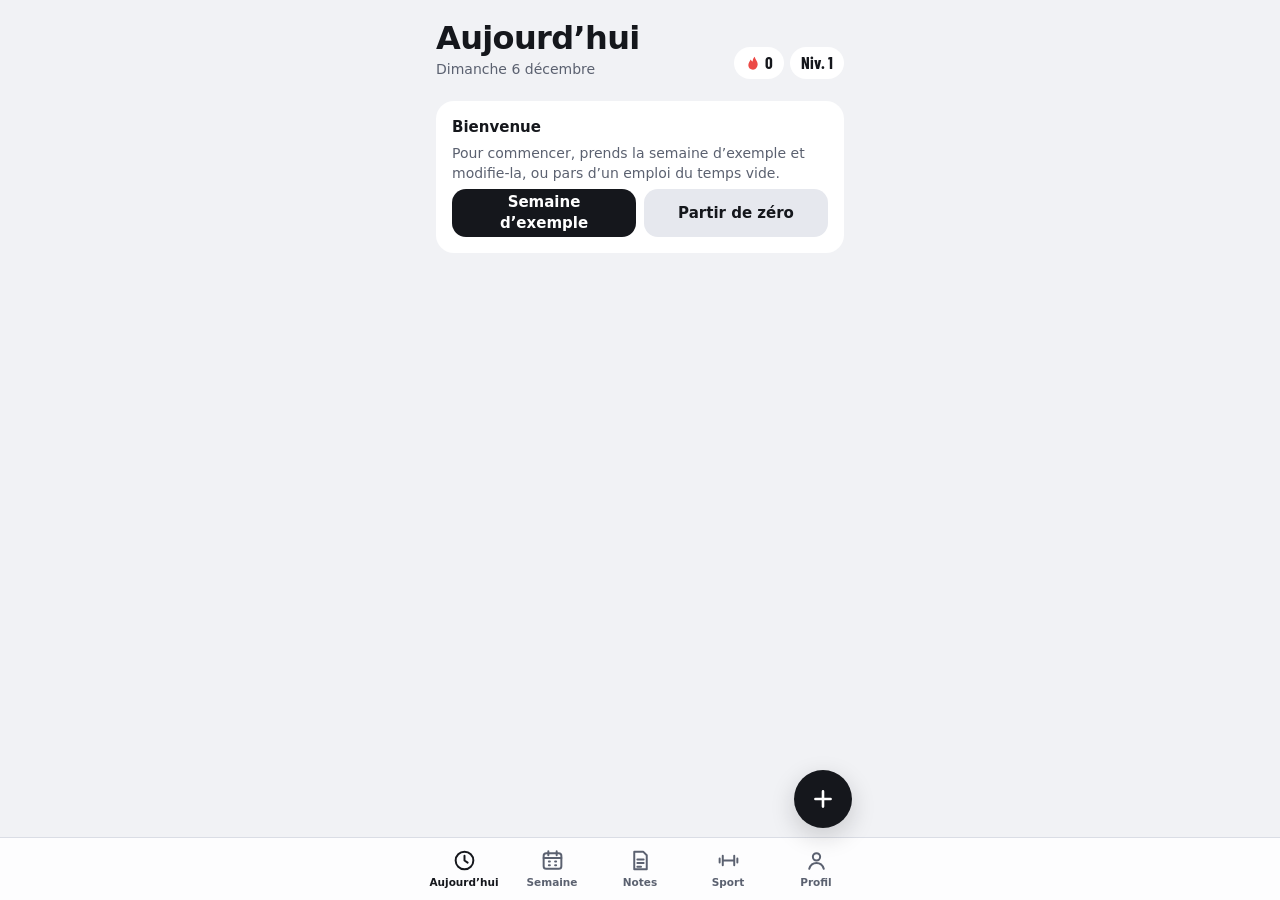
==== index.html @ ca8d0360 "V1.3 : motivation et bilan de la semaine XP calculée à partir de ce qui est fait, niveaux qui débloq" ====
<!doctype html>
<html lang="fr">
<head>
<meta charset="utf-8">
<meta name="viewport" content="width=device-width, initial-scale=1, viewport-fit=cover">
<title>App d'organisation</title>
<link rel="manifest" href="manifest.json">
<link rel="apple-touch-icon" href="icone-180.png">
<meta name="apple-mobile-web-app-capable" content="yes">
<meta name="mobile-web-app-capable" content="yes">
<meta name="apple-mobile-web-app-title" content="Orga">
<meta name="apple-mobile-web-app-status-bar-style" content="default">
<meta name="theme-color" content="#F1F2F5" media="(prefers-color-scheme: light)">
<meta name="theme-color" content="#0C0E12" media="(prefers-color-scheme: dark)">
<link rel="preconnect" href="https://fonts.googleapis.com">
<link rel="preconnect" href="https://fonts.gstatic.com" crossorigin>
<link rel="stylesheet" href="https://fonts.googleapis.com/css2?family=Barlow+Condensed:wght@600;700&display=swap">
<style>
/* Une colonne de téléphone (440 px max) qui défile ; onglets et bouton + fixés en bas.
   Les couleurs des catégories (réglables) portent l'identité ; le reste est neutre. */
:root {
  --bg-base: #F1F2F5;
  --teinte: var(--bg-base);
  --bg: color-mix(in srgb, var(--teinte) 10%, var(--bg-base));
  --surface: #FFFFFF;
  --surface-2: #E6E8EE;
  --ink: #15171C;
  --ink-2: #5B6170;
  --line: #DADDE5;
  --on-ink: #FFFFFF;
  --danger: #C42B27;
  --shadow: 0 8px 24px rgb(21 23 28 / .18);
  --t-dark: #15171C;
  --t-light: #FFFFFF;
  --f-num: "Barlow Condensed", "Arial Narrow", system-ui, sans-serif;
  --f-body: -apple-system, BlinkMacSystemFont, system-ui, "Segoe UI", Roboto, sans-serif;
  --r: 18px;
  --row: 14px;
  color-scheme: light;
}
@media (prefers-color-scheme: dark) {
  :root {
    --bg-base: #0C0E12; --surface: #171A20; --surface-2: #232730; --ink: #EFF1F5; --ink-2: #9BA2AF;
    --line: #2B3039; --on-ink: #0C0E12; --danger: #FF6B66; --shadow: 0 8px 24px rgb(0 0 0 / .5); color-scheme: dark;
  }
}

* { box-sizing: border-box; }
html { -webkit-text-size-adjust: 100%; }
body { margin: 0; background: var(--bg); color: var(--ink); font-family: var(--f-body); font-size: 15px; line-height: 1.4; -webkit-tap-highlight-color: transparent; }
body::before { content: ""; position: fixed; inset: 0 0 auto; height: env(safe-area-inset-top, 0px); z-index: 10; background: var(--bg); }
button, input, select, textarea { font: inherit; color: inherit; }
button { background: none; border: 0; padding: 0; cursor: pointer; }
[hidden] { display: none !important; }
:focus-visible { outline: 2px solid var(--ink); outline-offset: 2px; }
.num { font-family: var(--f-num); font-weight: 700; font-variant-numeric: tabular-nums; }
.muted { color: var(--ink-2); }

.app {
  max-width: 440px; margin: 0 auto;
  padding-left: max(16px, env(safe-area-inset-left, 0px));
  padding-right: max(16px, env(safe-area-inset-right, 0px));
  padding-block: calc(8px + env(safe-area-inset-top, 0px)) calc(130px + env(safe-area-inset-bottom, 0px));
}
.view { display: flex; flex-direction: column; gap: 22px; }
.top { display: flex; align-items: flex-end; justify-content: space-between; gap: 12px; padding-top: 14px; }
.top h1 { font-size: 32px; line-height: 1.05; letter-spacing: -.02em; margin: 0; text-wrap: balance; }
.top p { margin: 4px 0 0; color: var(--ink-2); font-size: 14px; }
.top p::first-letter { text-transform: uppercase; }

.sec { display: flex; flex-direction: column; gap: 8px; }
.sec > h2, .h2 { display: flex; justify-content: space-between; align-items: baseline; gap: 8px; font-size: 12.5px; letter-spacing: .07em; text-transform: uppercase; color: var(--ink-2); margin: 0 4px; font-weight: 600; }
.sec > h2 span, .sec > h2 .btn { letter-spacing: 0; text-transform: none; font-weight: 500; }
.sec > h2 .btn { color: var(--ink); font-weight: 650; }
.card { background: var(--surface); border-radius: var(--r); padding: 16px; }
.list { list-style: none; margin: 0; padding: 0 16px; background: var(--surface); border-radius: var(--r); }
.list > li { display: flex; align-items: center; gap: 12px; min-height: 52px; padding-block: 8px; }
.list > li + li { border-top: 1px solid var(--line); }
.list:empty { display: none; }
.txt { flex: 1; min-width: 0; display: flex; flex-direction: column; overflow-wrap: anywhere; }
.txt b { font-weight: 600; }
.txt small { color: var(--ink-2); font-size: 13px; }
.pill { font-family: var(--f-num); font-weight: 700; font-size: 15px; padding: 3px 9px; border-radius: 7px; background: var(--surface-2); white-space: nowrap; }
.x { width: 32px; height: 32px; flex-shrink: 0; border-radius: 50%; display: grid; place-items: center; color: var(--ink-2); }
.x svg { width: 16px; height: 16px; }
.vide { color: var(--ink-2); font-size: 14px; margin: 0 4px; }

.chk { appearance: none; -webkit-appearance: none; flex-shrink: 0; width: 24px; height: 24px; margin: 0; border-radius: 50%; border: 2px solid var(--line); background: var(--surface); cursor: pointer; transition: background .15s, border-color .15s; }
.chk:checked { background: var(--ink); border-color: var(--ink); box-shadow: inset 0 0 0 4px var(--surface); }
li:has(> .chk:checked) .txt b { text-decoration: line-through; color: var(--ink-2); font-weight: 500; }

.btn { height: 48px; padding: 0 18px; border-radius: 14px; font-weight: 650; display: inline-flex; align-items: center; justify-content: center; gap: 6px; }
.btn.plein { background: var(--ink); color: var(--on-ink); }
.btn.gris { background: var(--surface-2); }
.btn.rouge { color: var(--danger); }
.btn.petit { height: 36px; padding: 0 12px; border-radius: 10px; font-size: 14px; }
.rangee { display: flex; gap: 8px; flex-wrap: wrap; }
.rangee .btn { flex: 1; }

/* Ajout rapide dans une liste */
.ajout { display: flex; gap: 8px; }
.ajout input { flex: 1; min-width: 0; height: 44px; border: 0; border-radius: 12px; padding: 0 14px; background: var(--surface); font-size: 16px; }
.ajout select { max-width: 40%; height: 44px; border: 0; border-radius: 12px; padding: 0 8px; background: var(--surface); font-size: 14px; }
.ajout button { width: 44px; height: 44px; border-radius: 12px; background: var(--ink); color: var(--on-ink); display: grid; place-items: center; flex-shrink: 0; }
.ajout button svg { width: 20px; height: 20px; }

/* Maintenant */
.now { background: var(--c, var(--surface)); color: var(--t, var(--ink)); border-radius: 24px; padding: 18px 18px 16px; display: flex; flex-direction: column; gap: 6px; }
.now-label { font-size: 13px; font-weight: 600; opacity: .8; }
.now-title { font-size: 22px; font-weight: 700; letter-spacing: -.01em; line-height: 1.15; overflow-wrap: anywhere; }
.now-info { font-size: 14px; opacity: .85; }
.now-left { display: flex; align-items: baseline; gap: 8px; margin-top: 6px; font-weight: 600; }
.now-left .num { font-size: 58px; line-height: .85; }
.bar { height: 6px; border-radius: 3px; background: color-mix(in srgb, currentColor 18%, transparent); overflow: hidden; }
.bar i { display: block; height: 100%; background: currentColor; border-radius: inherit; }
.now .next { margin-top: 8px; padding-top: 12px; border-top: 1px solid color-mix(in srgb, currentColor 22%, transparent); font-size: 14px; font-weight: 600; }

/* Journée */
.day li { cursor: pointer; }
.day time { font-family: var(--f-num); font-weight: 600; font-size: 17px; width: 42px; flex-shrink: 0; color: var(--ink-2); font-variant-numeric: tabular-nums; }
.dot { width: 12px; height: 12px; border-radius: 4px; background: var(--c); flex-shrink: 0; }
.day li.actuel time, .day li.actuel b { color: var(--ink); font-weight: 700; }
.day li.passe .txt b { color: var(--ink-2); font-weight: 500; }
.valid { width: 32px; height: 32px; border-radius: 50%; border: 2px dashed var(--line); display: grid; place-items: center; flex-shrink: 0; color: transparent; }
.valid svg { width: 16px; height: 16px; }
.valid[aria-pressed="true"] { border: 0; background: var(--surface-2); color: var(--ink); }

/* Semaine */
.navsem { display: flex; gap: 6px; }
.navsem button { height: 36px; min-width: 36px; padding: 0 10px; border-radius: 10px; background: var(--surface); font-weight: 650; font-size: 14px; display: grid; place-items: center; }
.navsem svg { width: 18px; height: 18px; }
.type { display: flex; align-items: center; justify-content: space-between; gap: 12px; }
.wk { background: var(--surface); border-radius: var(--r); padding: 10px 8px 12px; -webkit-user-select: none; user-select: none; -webkit-touch-callout: none; }
.wk-head, .wk-body { display: grid; grid-template-columns: 22px repeat(var(--n, 7), minmax(0, 1fr)); gap: 3px; }
.wk-head { margin-bottom: 8px; text-align: center; }
.wk-head button { display: flex; flex-direction: column; align-items: center; border-radius: 10px; padding: 3px 0; font-family: var(--f-num); font-weight: 700; font-size: 17px; line-height: 1.1; }
.wk-head small { font-family: var(--f-body); font-size: 10.5px; font-weight: 600; color: var(--ink-2); }
.wk-head .auj { background: var(--ink); color: var(--on-ink); }
.wk-head .auj small { color: inherit; opacity: .75; }
.wk-hours, .wk-col { position: relative; height: calc(var(--rows) * var(--row)); }
.wk-hours span { position: absolute; right: 2px; top: calc(var(--s) * 2 * var(--row)); transform: translateY(-50%); font-family: var(--f-num); font-weight: 600; font-size: 11.5px; color: var(--ink-2); }
.wk-col { border-radius: 6px; background: repeating-linear-gradient(to bottom, var(--surface-2) 0 1px, transparent 1px calc(2 * var(--row))); }
.blk { position: absolute; left: 0; right: 0; top: calc(var(--s) * 2 * var(--row) + 1px); height: calc(var(--d) * 2 * var(--row) - 2px); background: var(--c); color: var(--t); border-radius: 4px; padding: 2px; font-size: 9px; line-height: 1.15; font-weight: 650; overflow: hidden; -webkit-hyphens: auto; hyphens: auto; overflow-wrap: break-word; }
.seul .blk { font-size: 13px; padding: 3px 8px; }
.blk small { display: none; }
.seul .blk small { display: block; font-weight: 500; opacity: .85; }
.blk.fantome { outline: 2px solid var(--ink); outline-offset: 1px; z-index: 2; opacity: .9; }
.blk.leve { opacity: .3; }
.nowline { position: absolute; left: -2px; right: -2px; top: calc(var(--s) * 2 * var(--row)); height: 2px; background: var(--ink); z-index: 1; pointer-events: none; }
.nowline::before { content: ""; position: absolute; left: -3px; top: -3px; width: 8px; height: 8px; border-radius: 50%; background: var(--ink); }
.legend { display: grid; grid-template-columns: repeat(2, minmax(0, 1fr)); gap: 8px 12px; list-style: none; margin: 0; padding: 0 4px; font-size: 13.5px; }
.legend li { display: flex; align-items: center; gap: 8px; min-width: 0; }
.aide { font-size: 13px; color: var(--ink-2); margin: 0 4px; }

/* Notes */
.search { display: flex; align-items: center; gap: 8px; background: var(--surface); border-radius: 14px; padding: 0 14px; height: 46px; color: var(--ink-2); }
.search svg { width: 18px; height: 18px; flex-shrink: 0; }
.search input { flex: 1; min-width: 0; border: 0; background: none; font-size: 16px; color: var(--ink); outline: none; }
.tags { display: flex; gap: 6px; overflow-x: auto; scrollbar-width: none; margin-inline: -4px; padding-inline: 4px; }
.tags button { flex-shrink: 0; font-size: 13.5px; font-weight: 600; padding: 6px 12px; border-radius: 999px; background: var(--surface); }
.tags button[aria-pressed="true"] { background: var(--ink); color: var(--on-ink); }
.goal-head { display: flex; justify-content: space-between; align-items: baseline; margin-bottom: 10px; }
.goal-head .num { font-size: 26px; }
details.liste { background: var(--surface); border-radius: var(--r); }
details.liste summary { list-style: none; display: flex; align-items: center; justify-content: space-between; gap: 8px; padding: 14px 16px; font-weight: 650; cursor: pointer; }
details.liste summary::-webkit-details-marker { display: none; }
details.liste summary::after { content: "›"; font-size: 20px; color: var(--ink-2); transition: transform .15s; }
details.liste[open] summary::after { transform: rotate(90deg); }
details.liste summary .pill { margin-left: auto; }
details.liste .list { padding-top: 0; }
details.liste .pied { display: flex; flex-direction: column; gap: 8px; padding: 0 12px 12px; }
details.liste .ajout input, details.liste .ajout select { background: var(--surface-2); }
.notes { display: grid; grid-template-columns: repeat(2, minmax(0, 1fr)); gap: 10px; }
.note { border-radius: var(--r); padding: 14px; background: color-mix(in srgb, var(--c, var(--surface)) 24%, var(--surface)); display: flex; flex-direction: column; gap: 6px; min-width: 0; text-align: left; overflow-wrap: anywhere; }
.note p { margin: 0; font-size: 13.5px; white-space: pre-line; display: -webkit-box; -webkit-line-clamp: 5; -webkit-box-orient: vertical; overflow: hidden; }
.note small { font-size: 12px; color: var(--ink-2); }

/* Réglages, stats */
.reglage { display: flex; align-items: center; gap: 10px; }
.reglage input[type="color"] { width: 36px; height: 36px; padding: 0; border: 0; border-radius: 10px; background: none; flex-shrink: 0; }
.reglage input[type="color"]::-webkit-color-swatch-wrapper { padding: 0; }
.reglage input[type="color"]::-webkit-color-swatch { border: 0; border-radius: 10px; }
.reglage input[type="text"] { flex: 1; min-width: 0; height: 40px; border: 0; border-radius: 10px; padding: 0 12px; background: var(--surface-2); font-size: 16px; }
.reglage select { height: 40px; border: 0; border-radius: 10px; padding: 0 10px; background: var(--surface-2); font-size: 15px; }
.stats { list-style: none; margin: 0; padding: 0; display: flex; flex-direction: column; gap: 10px; }
.stats li { display: grid; grid-template-columns: 116px minmax(0, 1fr) 50px; align-items: center; gap: 8px; font-size: 13.5px; }
.stats li > span:first-child { overflow: hidden; text-overflow: ellipsis; white-space: nowrap; }
.stats .track { height: 14px; }
.stats .track i { display: block; height: 100%; border-radius: 4px; background: var(--c); }
.stats b { font-family: var(--f-num); font-size: 16px; text-align: right; font-variant-numeric: tabular-nums; }
.bientot { display: flex; flex-direction: column; gap: 6px; }
.bientot p { margin: 0; font-size: 14px; color: var(--ink-2); }
.alerte { color: var(--danger); font-weight: 600; }

/* Barre du bas, bouton +, fenêtres, toast */
.dock {
  position: fixed; left: 0; right: 0; bottom: 0; z-index: 5;
  background: color-mix(in srgb, var(--surface) 84%, transparent);
  -webkit-backdrop-filter: blur(18px) saturate(1.5); backdrop-filter: blur(18px) saturate(1.5);
  border-top: 1px solid var(--line);
  padding: 6px max(8px, env(safe-area-inset-right, 0px)) calc(6px + env(safe-area-inset-bottom, 0px)) max(8px, env(safe-area-inset-left, 0px));
}
.dock-in { position: relative; max-width: 440px; margin: 0 auto; }
.tabs { display: grid; grid-template-columns: repeat(5, 1fr); }
.tab { display: flex; flex-direction: column; align-items: center; gap: 2px; padding: 4px 0; font-size: 10.5px; font-weight: 600; color: var(--ink-2); }
.tab svg { width: 25px; height: 25px; }
.tab[aria-selected="true"] { color: var(--ink); }
.fab { position: absolute; right: 8px; bottom: calc(100% + 16px); width: 58px; height: 58px; border-radius: 50%; background: var(--ink); color: var(--on-ink); display: grid; place-items: center; box-shadow: var(--shadow); }
.fab svg { width: 26px; height: 26px; }

dialog { margin: auto auto 0; width: min(440px, 100%); max-width: 100%; max-height: 92vh; overflow-y: auto; border: 0; border-radius: 24px 24px 0 0; background: var(--surface); color: var(--ink); padding: 20px max(16px, env(safe-area-inset-right, 0px)) calc(20px + env(safe-area-inset-bottom, 0px)) max(16px, env(safe-area-inset-left, 0px)); }
dialog::backdrop { background: rgb(0 0 0 / .4); }
dialog h2 { margin: 0 0 14px; font-size: 19px; }
dialog form { display: flex; flex-direction: column; gap: 14px; }
.champ { display: flex; flex-direction: column; gap: 6px; font-size: 13px; font-weight: 600; color: var(--ink-2); min-width: 0; }
.champ input, .champ select, .champ textarea { height: 46px; border: 0; border-radius: 12px; padding: 0 12px; background: var(--surface-2); font-size: 16px; font-weight: 400; color: var(--ink); width: 100%; }
.champ textarea { height: auto; min-height: 96px; padding: 12px; resize: vertical; }
.champs { display: grid; grid-template-columns: repeat(3, minmax(0, 1fr)); gap: 10px; }
.coche { display: flex; align-items: center; gap: 10px; font-size: 15px; }
.cats { display: flex; flex-wrap: wrap; gap: 6px; }
.cats label { position: relative; }
.cats input { position: absolute; opacity: 0; inset: 0; }
.cats span { display: inline-flex; align-items: center; gap: 6px; height: 34px; padding: 0 12px; border-radius: 999px; background: var(--surface-2); font-size: 14px; font-weight: 600; }
.cats input:checked + span { background: var(--c); color: var(--t); }
.cats input:focus-visible + span { outline: 2px solid var(--ink); outline-offset: 2px; }
.cats .sans { --c: var(--ink); --t: var(--on-ink); }
.opts { display: grid; grid-template-columns: repeat(2, minmax(0, 1fr)); gap: 10px; }
.opts button { display: flex; flex-direction: column; align-items: flex-start; gap: 6px; padding: 14px 12px; border-radius: 16px; background: var(--surface-2); text-align: left; }
.opts svg { width: 24px; height: 24px; }
.opts small { font-size: 12px; color: var(--ink-2); line-height: 1.3; }
.liens { display: flex; flex-direction: column; gap: 6px; }
.liens button { text-align: left; padding: 10px 12px; border-radius: 12px; background: var(--surface-2); font-size: 14px; }
/* V1.2 : tâches, projets, habitudes, sport */
.pill.retard { background: color-mix(in srgb, var(--danger) 16%, var(--surface)); color: var(--danger); }
.prio { display: inline-block; width: 8px; height: 8px; border-radius: 50%; background: var(--danger); margin-right: 6px; vertical-align: middle; }
.pill.statut-en-cours { background: var(--ink); color: var(--on-ink); }
.pill.statut-pause, .pill.statut-termine { color: var(--ink-2); }
.ajout input[type="date"] { flex: 0 0 auto; width: 8.6em; font-size: 15px; }
dialog .ajout input, dialog .ajout select { background: var(--surface-2); }
.habits { display: flex; flex-wrap: wrap; gap: 8px; }
.habit { height: 38px; padding: 0 14px; border-radius: 999px; background: var(--surface); font-weight: 600; font-size: 14px; display: inline-flex; align-items: center; gap: 6px; }
.habit svg { width: 16px; height: 16px; display: none; }
.habit small { font-weight: 500; opacity: .75; }
.habit[aria-pressed="true"] { background: var(--ink); color: var(--on-ink); }
.habit[aria-pressed="true"] svg { display: block; }
.regs { display: grid; grid-template-columns: repeat(2, minmax(0, 1fr)); gap: 10px; }
.regs .card { display: flex; flex-direction: column; gap: 10px; min-width: 0; }
.regs .kv { text-align: left; flex-direction: column; align-items: flex-start; gap: 0; }
.reg { display: grid; grid-template-columns: repeat(7, 1fr); gap: 3px; }
.reg button, .reg i { aspect-ratio: 1; border-radius: 3px; background: var(--surface-2); }
.reg button.on { background: var(--ink); }
.reg i.futur { background: transparent; box-shadow: inset 0 0 0 1px var(--surface-2); }
.kv { display: flex; justify-content: space-between; align-items: baseline; gap: 12px; }
.kv .num { font-size: 20px; }
.seance { display: flex; flex-direction: column; gap: 12px; }
.seance table { width: 100%; border-collapse: collapse; font-size: 14.5px; }
.seance td { padding: 8px 0; border-top: 1px solid var(--line); }
.seance td:last-child { text-align: right; font-family: var(--f-num); font-weight: 700; font-size: 17px; font-variant-numeric: tabular-nums; }
.chart { display: flex; flex-direction: column; gap: 10px; }
.chart svg { width: 100%; height: auto; display: block; font-family: var(--f-num); font-size: 11px; }
.ch-grid { stroke: var(--line); stroke-width: 1; }
.ch-lab { fill: var(--ink-2); }
.ch-line { fill: none; stroke: var(--ink); stroke-width: 2.5; stroke-linejoin: round; stroke-linecap: round; }
.ch-end { fill: var(--c-sport, #B5DF2B); stroke: var(--ink); stroke-width: 2; }
select.choix { height: 40px; border: 0; border-radius: 10px; padding: 0 10px; background: var(--surface-2); font-size: 15px; align-self: flex-start; max-width: 100%; }
.now .btn { align-self: flex-start; margin-top: 8px; background: color-mix(in srgb, currentColor 16%, transparent); color: inherit; }
.pile { display: flex; flex-direction: column; gap: 10px; }
.exo-bloc { display: flex; flex-direction: column; gap: 8px; padding: 12px; border-radius: 16px; background: var(--surface-2); }
.exo-bloc .btn { align-self: flex-start; background: var(--surface); }
.serie { display: flex; align-items: center; gap: 8px; }
.serie > .num { width: 16px; color: var(--ink-2); }
.unite { flex: 1; min-width: 0; display: flex; align-items: center; gap: 5px; font-size: 13px; color: var(--ink-2); }
.unite input { width: 100%; min-width: 0; height: 40px; border: 0; border-radius: 10px; padding: 0 10px; background: var(--surface); color: var(--ink); font-size: 16px; }
.serie .valid { color: transparent; }
.serie .valid[aria-pressed="true"] { background: var(--ink); color: var(--on-ink); }
.repos { position: sticky; top: 0; z-index: 2; display: flex; align-items: center; gap: 12px; padding: 10px 14px; border-radius: 14px; background: var(--ink); color: var(--on-ink); font-weight: 650; }
.repos .num { font-size: 28px; margin-right: auto; }
.repos .btn { background: color-mix(in srgb, var(--on-ink) 18%, transparent); color: inherit; }
.ligne-exo { display: grid; grid-template-columns: minmax(0, 1fr) 52px 64px 32px; gap: 6px; align-items: center; }
.ligne-exo select, .ligne-exo input, .etape input[name="st"] { height: 42px; min-width: 0; border: 0; border-radius: 10px; padding: 0 8px; background: var(--surface-2); color: var(--ink); font-size: 16px; }
.etape input[name="st"] { flex: 1; }
.etapes { display: flex; flex-direction: column; gap: 6px; }
.confettis { position: fixed; inset: 0; pointer-events: none; z-index: 30; overflow: hidden; }
.confettis i { position: absolute; top: -14px; width: 8px; height: 13px; border-radius: 2px; animation: tombe var(--d) ease-in forwards; }
@keyframes tombe { to { transform: translateY(105vh) rotate(var(--r)); } }
/* V1.3 : motivation */
.chips { display: flex; gap: 6px; flex-shrink: 0; }
.chip { display: inline-flex; align-items: center; gap: 4px; height: 32px; padding: 0 11px; border-radius: 999px; background: var(--surface); font-family: var(--f-num); font-weight: 700; font-size: 17px; }
.chip svg { width: 16px; height: 16px; }
.appel { width: 100%; text-align: left; align-items: center; outline: 2px solid var(--ink); outline-offset: -2px; }
.niveau { display: flex; flex-direction: column; gap: 10px; }
.niveau .num.big { font-size: 40px; line-height: .9; }
.xp { height: 12px; border-radius: 6px; overflow: hidden; background: var(--surface-2); }
.xp > div { display: flex; gap: 2px; height: 100%; min-width: 4px; background: var(--ink); }
.xp i { background: var(--c); }
.xp-leg { display: flex; flex-wrap: wrap; gap: 4px 12px; font-size: 12.5px; color: var(--ink-2); }
.xp-leg span { display: inline-flex; align-items: center; gap: 5px; }
.xp-leg i { width: 8px; height: 8px; border-radius: 2px; background: var(--c); }
.serie { display: flex; align-items: center; gap: 14px; }
.serie svg { width: 36px; height: 36px; flex-shrink: 0; }
.serie .num { font-size: 32px; line-height: 1; }
.jokers { margin-left: auto; text-align: right; font-size: 12.5px; color: var(--ink-2); }
.jokers b { display: block; font-family: var(--f-num); font-size: 22px; color: var(--ink); }
.collec { display: grid; grid-template-columns: repeat(4, minmax(0, 1fr)); gap: 10px; }
.fig { display: flex; flex-direction: column; align-items: center; gap: 4px; font-size: 11.5px; text-align: center; min-width: 0; }
.fig span { max-width: 100%; overflow: hidden; text-overflow: ellipsis; white-space: nowrap; }
.crea { width: 100%; aspect-ratio: 1; max-width: 100%; border-radius: 16px; background: color-mix(in srgb, var(--c) 22%, var(--surface)); display: grid; place-items: center; }
.crea i { position: relative; width: 58%; aspect-ratio: 1; background: var(--c); border-radius: 50% 50% 44% 44% / 60% 60% 40% 40%; }
.crea.forme-1 i { border-radius: 42% 58% 50% 50% / 50% 50% 50% 50%; width: 62%; aspect-ratio: 1.15; }
.crea.forme-2 i { border-radius: 50% 50% 20% 20% / 70% 70% 30% 30%; }
.crea.forme-3 i { border-radius: 30%; width: 54%; }
.crea i::before, .crea i::after { content: ""; position: absolute; top: 36%; width: 17%; aspect-ratio: 1; border-radius: 50%; background: radial-gradient(circle at 35% 35%, #fff 0 24%, #15171C 26%); }
.crea i::before { left: 25%; }
.crea i::after { right: 25%; }
.crea.rare { box-shadow: inset 0 0 0 2px var(--c); }
.crea.legendaire { box-shadow: inset 0 0 0 2px #D9A520, 0 0 14px color-mix(in srgb, #D9A520 55%, transparent); }
.crea.lock { background: transparent; border: 1.5px dashed var(--line); font-family: var(--f-num); font-size: 22px; color: var(--ink-2); }
.pill.rare { background: color-mix(in srgb, #3C8CE7 18%, var(--surface)); }
.pill.legendaire { background: #D9A520; color: #15171C; }
.medal { width: 40px; height: 40px; border-radius: 50%; display: grid; place-items: center; flex-shrink: 0; background: var(--ink); color: var(--on-ink); }
.medal svg { width: 18px; height: 18px; }
.medal.en-cours { background: var(--surface-2); color: var(--ink-2); font-family: var(--f-num); font-weight: 700; font-size: 12.5px; }
.stats li { grid-template-columns: 104px minmax(0, 1fr) 84px; }
.stats b small { font-weight: 600; color: var(--ink-2); font-size: 12.5px; }
.track.duo { position: relative; }
.track.duo i { position: absolute; left: 0; top: 0; }
.track.duo i:first-child { opacity: .28; }
.theme { height: 36px; padding: 0 14px; border-radius: 999px; background: var(--surface); font-size: 14px; font-weight: 600; display: inline-flex; align-items: center; gap: 6px; }
.theme::before { content: ""; width: 12px; height: 12px; border-radius: 50%; background: var(--c); }
.theme[aria-pressed="true"] { outline: 2px solid var(--ink); outline-offset: -2px; }
.theme.verrou { color: var(--ink-2); background: transparent; border: 1.5px dashed var(--line); }
.theme.verrou::before { display: none; }
.tirage { align-items: center; text-align: center; }
.tirage .revele { width: 140px; }
.tirage .revele .crea { animation: pop .55s cubic-bezier(.2, 1.4, .4, 1); }
.tirage .nom { font-size: 22px; }
.tirage .rangee { width: 100%; }
@keyframes pop { from { transform: scale(.2) rotate(-25deg); opacity: 0; } }
.chiffres { display: grid; grid-template-columns: repeat(2, minmax(0, 1fr)); gap: 8px; }
.chiffres div { background: var(--surface-2); border-radius: 14px; padding: 10px 12px; display: flex; flex-direction: column; }
.chiffres .num { font-size: 26px; line-height: 1; }
.chiffres small { font-size: 12.5px; color: var(--ink-2); }
dialog .list { background: var(--surface-2); }
.coche.petite { font-size: 13px; gap: 6px; flex-shrink: 0; }
.bilan-t { width: 100%; border-collapse: collapse; font-size: 14px; color: var(--ink); font-weight: 400; }
.bilan-t th { text-align: right; font-size: 12px; color: var(--ink-2); font-weight: 600; padding: 4px 0; }
.bilan-t th:first-child, .bilan-t td:first-child { text-align: left; }
.bilan-t td { padding: 7px 0; border-top: 1px solid var(--line); text-align: right; font-family: var(--f-num); font-weight: 600; font-size: 15px; font-variant-numeric: tabular-nums; }
.bilan-t td:first-child { font-family: var(--f-body); font-weight: 500; font-size: 14px; display: flex; align-items: center; gap: 8px; }
.toast { position: fixed; left: 50%; bottom: calc(150px + env(safe-area-inset-bottom, 0px)); transform: translateX(-50%); z-index: 20; background: var(--ink); color: var(--on-ink); padding: 10px 16px; border-radius: 999px; font-weight: 650; font-size: 14px; box-shadow: var(--shadow); max-width: calc(100% - 32px); text-align: center; animation: monte .25s ease-out; }
@keyframes monte { from { transform: translate(-50%, 10px); opacity: 0; } }
@media (prefers-reduced-motion: reduce) { * { animation: none !important; transition: none !important; } }
</style>
</head>
<body>
<main class="app">
  <section class="view" id="aujourdhui" role="tabpanel" aria-label="Aujourd’hui"></section>
  <section class="view" id="semaine" role="tabpanel" aria-label="Semaine" hidden></section>
  <section class="view" id="notes" role="tabpanel" aria-label="Notes" hidden></section>
  <section class="view" id="sport" role="tabpanel" aria-label="Sport" hidden></section>
  <section class="view" id="profil" role="tabpanel" aria-label="Profil" hidden></section>
</main>

<nav class="dock" aria-label="Onglets">
  <div class="dock-in">
    <button class="fab" data-act="plus" aria-label="Ajouter"><svg viewBox="0 0 24 24" fill="none" stroke="currentColor" stroke-width="2.4" stroke-linecap="round"><path d="M12 5v14M5 12h14"/></svg></button>
    <div class="tabs" role="tablist">
      <button class="tab" role="tab" data-v="aujourdhui" aria-selected="true"><svg viewBox="0 0 24 24" fill="none" stroke="currentColor" stroke-width="1.9" stroke-linecap="round" stroke-linejoin="round"><circle cx="12" cy="12" r="8.5"/><path d="M12 7.5V12l3 2"/></svg>Aujourd’hui</button>
      <button class="tab" role="tab" data-v="semaine" aria-selected="false"><svg viewBox="0 0 24 24" fill="none" stroke="currentColor" stroke-width="1.9" stroke-linecap="round" stroke-linejoin="round"><rect x="3.5" y="5" width="17" height="15" rx="2.5"/><path d="M3.5 9.5h17M8 3v4M16 3v4M8.5 13h1M14.5 13h1M8.5 16.5h1M14.5 16.5h1"/></svg>Semaine</button>
      <button class="tab" role="tab" data-v="notes" aria-selected="false"><svg viewBox="0 0 24 24" fill="none" stroke="currentColor" stroke-width="1.9" stroke-linecap="round" stroke-linejoin="round"><path d="M6 3.5h8.5L18 7v13.5H6z"/><path d="M9 11h6M9 14.5h6M9 18h3.5"/></svg>Notes</button>
      <button class="tab" role="tab" data-v="sport" aria-selected="false"><svg viewBox="0 0 24 24" fill="none" stroke="currentColor" stroke-width="1.9" stroke-linecap="round" stroke-linejoin="round"><path d="M6.5 7.5v9M17.5 7.5v9M3.5 10v4M20.5 10v4M6.5 12h11"/></svg>Sport</button>
      <button class="tab" role="tab" data-v="profil" aria-selected="false"><svg viewBox="0 0 24 24" fill="none" stroke="currentColor" stroke-width="1.9" stroke-linecap="round" stroke-linejoin="round"><circle cx="12" cy="8.5" r="3.5"/><path d="M5 20c1.2-3.6 4-5.5 7-5.5s5.8 1.9 7 5.5"/></svg>Profil</button>
    </div>
  </div>
</nav>

<dialog id="dlg"></dialog>
<input type="file" id="fichier" accept="application/json,.json" hidden>
<div class="toast" id="toast" role="status" aria-live="polite" hidden></div>
<script type="module" src="app.js"></script>
</body>
</html>
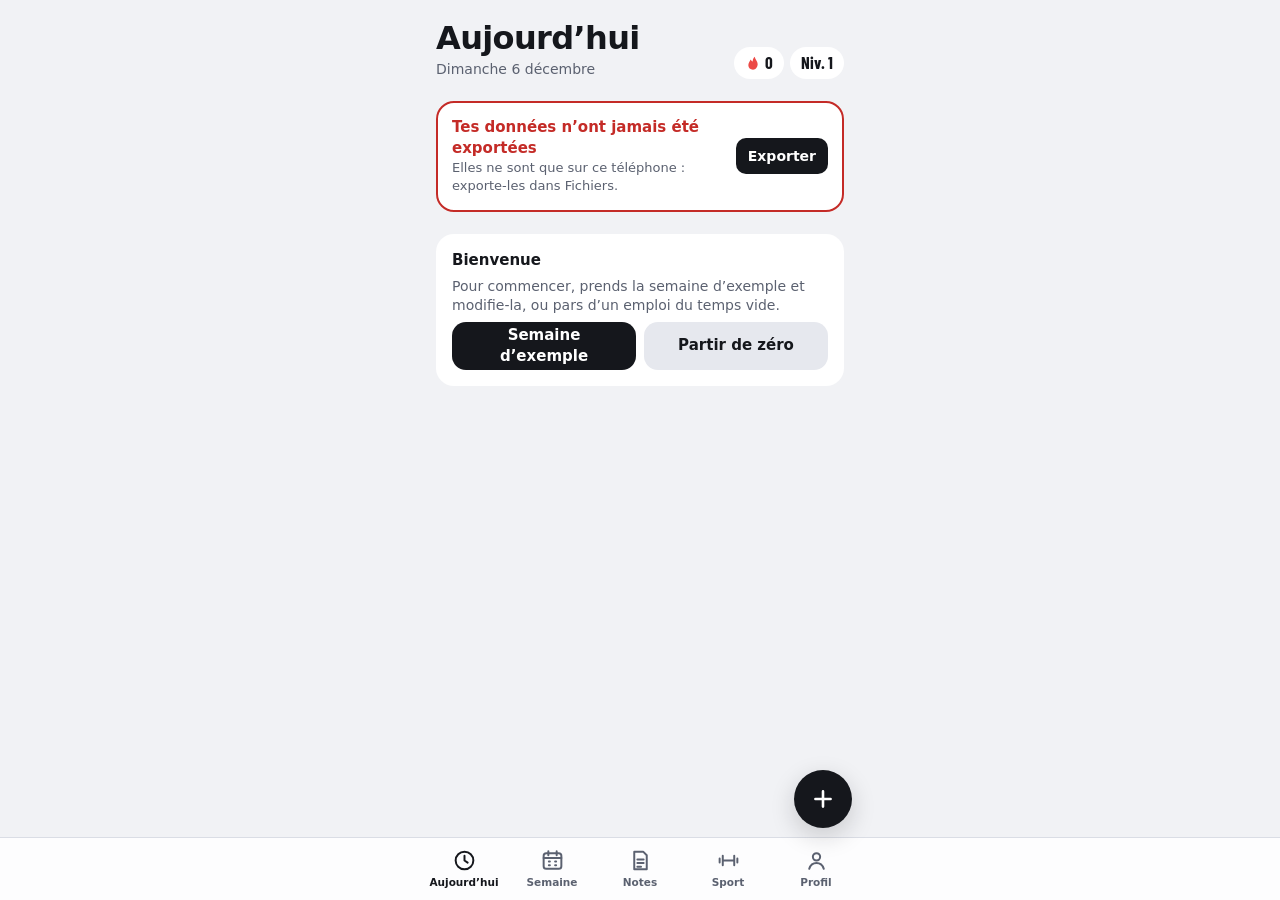
==== commit a73b1bd4: "V1.3.1 : relecture du soir, ce qui a servi, modules, guide d'installation Relecture de la journée cr" ====
--- a/index.html
+++ b/index.html
@@ -347,6 +347,10 @@
 .bilan-t th:first-child, .bilan-t td:first-child { text-align: left; }
 .bilan-t td { padding: 7px 0; border-top: 1px solid var(--line); text-align: right; font-family: var(--f-num); font-weight: 600; font-size: 15px; font-variant-numeric: tabular-nums; }
 .bilan-t td:first-child { font-family: var(--f-body); font-weight: 500; font-size: 14px; display: flex; align-items: center; gap: 8px; }
+/* V1.3.1 */
+.alerte-export { outline: 2px solid var(--danger); outline-offset: -2px; }
+.alerte-export b { color: var(--danger); }
+.version { text-align: center; margin-top: 8px; }
 .toast { position: fixed; left: 50%; bottom: calc(150px + env(safe-area-inset-bottom, 0px)); transform: translateX(-50%); z-index: 20; background: var(--ink); color: var(--on-ink); padding: 10px 16px; border-radius: 999px; font-weight: 650; font-size: 14px; box-shadow: var(--shadow); max-width: calc(100% - 32px); text-align: center; animation: monte .25s ease-out; }
 @keyframes monte { from { transform: translate(-50%, 10px); opacity: 0; } }
 @media (prefers-reduced-motion: reduce) { * { animation: none !important; transition: none !important; } }
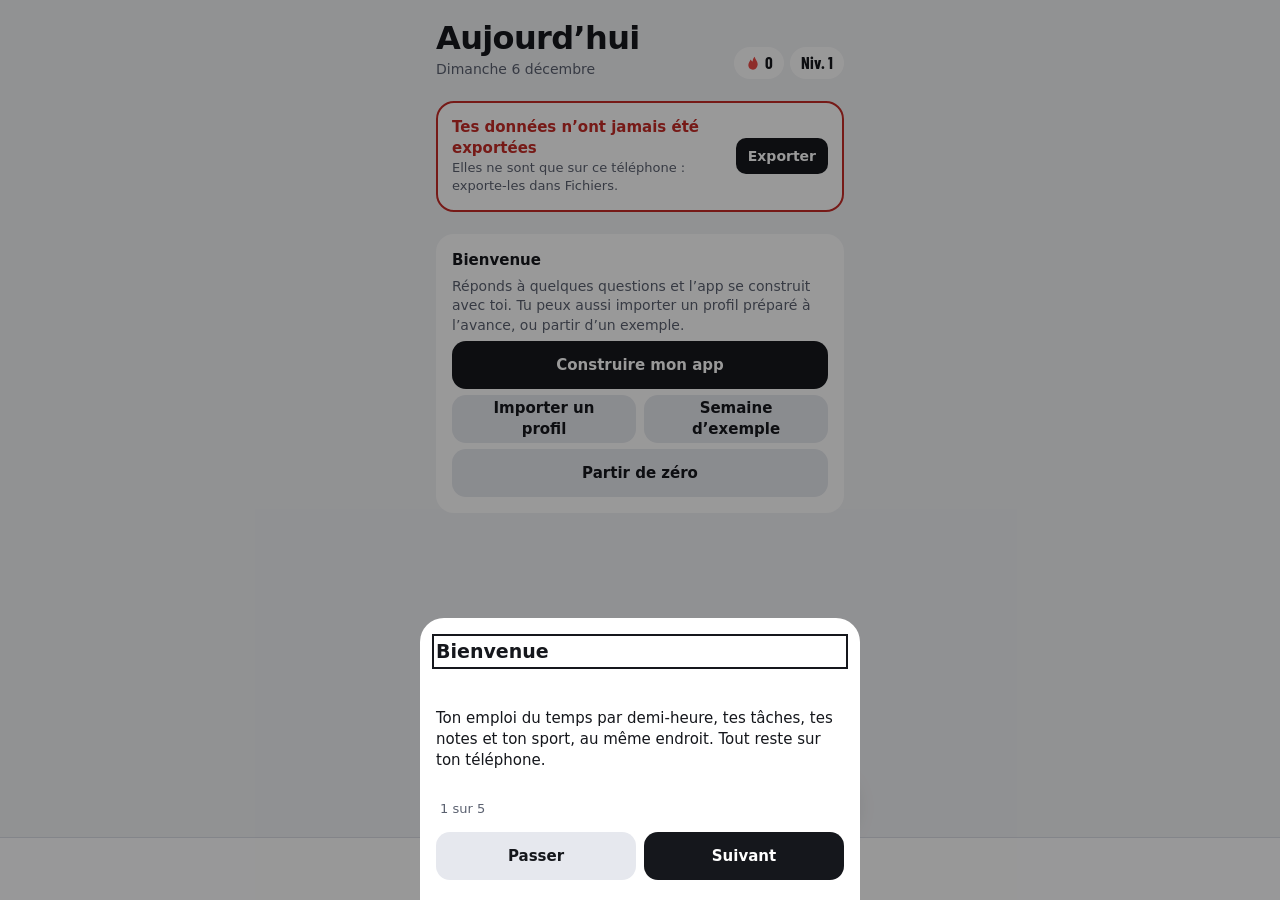
==== commit dc7bc259: "V1.4 : construire son app, import contrôlé, avis Tutoriel de première ouverture, profil sur le télép" ====
--- a/index.html
+++ b/index.html
@@ -15,346 +15,7 @@
 <link rel="preconnect" href="https://fonts.googleapis.com">
 <link rel="preconnect" href="https://fonts.gstatic.com" crossorigin>
 <link rel="stylesheet" href="https://fonts.googleapis.com/css2?family=Barlow+Condensed:wght@600;700&display=swap">
-<style>
-/* Une colonne de téléphone (440 px max) qui défile ; onglets et bouton + fixés en bas.
-   Les couleurs des catégories (réglables) portent l'identité ; le reste est neutre. */
-:root {
-  --bg-base: #F1F2F5;
-  --teinte: var(--bg-base);
-  --bg: color-mix(in srgb, var(--teinte) 10%, var(--bg-base));
-  --surface: #FFFFFF;
-  --surface-2: #E6E8EE;
-  --ink: #15171C;
-  --ink-2: #5B6170;
-  --line: #DADDE5;
-  --on-ink: #FFFFFF;
-  --danger: #C42B27;
-  --shadow: 0 8px 24px rgb(21 23 28 / .18);
-  --t-dark: #15171C;
-  --t-light: #FFFFFF;
-  --f-num: "Barlow Condensed", "Arial Narrow", system-ui, sans-serif;
-  --f-body: -apple-system, BlinkMacSystemFont, system-ui, "Segoe UI", Roboto, sans-serif;
-  --r: 18px;
-  --row: 14px;
-  color-scheme: light;
-}
-@media (prefers-color-scheme: dark) {
-  :root {
-    --bg-base: #0C0E12; --surface: #171A20; --surface-2: #232730; --ink: #EFF1F5; --ink-2: #9BA2AF;
-    --line: #2B3039; --on-ink: #0C0E12; --danger: #FF6B66; --shadow: 0 8px 24px rgb(0 0 0 / .5); color-scheme: dark;
-  }
-}
-
-* { box-sizing: border-box; }
-html { -webkit-text-size-adjust: 100%; }
-body { margin: 0; background: var(--bg); color: var(--ink); font-family: var(--f-body); font-size: 15px; line-height: 1.4; -webkit-tap-highlight-color: transparent; }
-body::before { content: ""; position: fixed; inset: 0 0 auto; height: env(safe-area-inset-top, 0px); z-index: 10; background: var(--bg); }
-button, input, select, textarea { font: inherit; color: inherit; }
-button { background: none; border: 0; padding: 0; cursor: pointer; }
-[hidden] { display: none !important; }
-:focus-visible { outline: 2px solid var(--ink); outline-offset: 2px; }
-.num { font-family: var(--f-num); font-weight: 700; font-variant-numeric: tabular-nums; }
-.muted { color: var(--ink-2); }
-
-.app {
-  max-width: 440px; margin: 0 auto;
-  padding-left: max(16px, env(safe-area-inset-left, 0px));
-  padding-right: max(16px, env(safe-area-inset-right, 0px));
-  padding-block: calc(8px + env(safe-area-inset-top, 0px)) calc(130px + env(safe-area-inset-bottom, 0px));
-}
-.view { display: flex; flex-direction: column; gap: 22px; }
-.top { display: flex; align-items: flex-end; justify-content: space-between; gap: 12px; padding-top: 14px; }
-.top h1 { font-size: 32px; line-height: 1.05; letter-spacing: -.02em; margin: 0; text-wrap: balance; }
-.top p { margin: 4px 0 0; color: var(--ink-2); font-size: 14px; }
-.top p::first-letter { text-transform: uppercase; }
-
-.sec { display: flex; flex-direction: column; gap: 8px; }
-.sec > h2, .h2 { display: flex; justify-content: space-between; align-items: baseline; gap: 8px; font-size: 12.5px; letter-spacing: .07em; text-transform: uppercase; color: var(--ink-2); margin: 0 4px; font-weight: 600; }
-.sec > h2 span, .sec > h2 .btn { letter-spacing: 0; text-transform: none; font-weight: 500; }
-.sec > h2 .btn { color: var(--ink); font-weight: 650; }
-.card { background: var(--surface); border-radius: var(--r); padding: 16px; }
-.list { list-style: none; margin: 0; padding: 0 16px; background: var(--surface); border-radius: var(--r); }
-.list > li { display: flex; align-items: center; gap: 12px; min-height: 52px; padding-block: 8px; }
-.list > li + li { border-top: 1px solid var(--line); }
-.list:empty { display: none; }
-.txt { flex: 1; min-width: 0; display: flex; flex-direction: column; overflow-wrap: anywhere; }
-.txt b { font-weight: 600; }
-.txt small { color: var(--ink-2); font-size: 13px; }
-.pill { font-family: var(--f-num); font-weight: 700; font-size: 15px; padding: 3px 9px; border-radius: 7px; background: var(--surface-2); white-space: nowrap; }
-.x { width: 32px; height: 32px; flex-shrink: 0; border-radius: 50%; display: grid; place-items: center; color: var(--ink-2); }
-.x svg { width: 16px; height: 16px; }
-.vide { color: var(--ink-2); font-size: 14px; margin: 0 4px; }
-
-.chk { appearance: none; -webkit-appearance: none; flex-shrink: 0; width: 24px; height: 24px; margin: 0; border-radius: 50%; border: 2px solid var(--line); background: var(--surface); cursor: pointer; transition: background .15s, border-color .15s; }
-.chk:checked { background: var(--ink); border-color: var(--ink); box-shadow: inset 0 0 0 4px var(--surface); }
-li:has(> .chk:checked) .txt b { text-decoration: line-through; color: var(--ink-2); font-weight: 500; }
-
-.btn { height: 48px; padding: 0 18px; border-radius: 14px; font-weight: 650; display: inline-flex; align-items: center; justify-content: center; gap: 6px; }
-.btn.plein { background: var(--ink); color: var(--on-ink); }
-.btn.gris { background: var(--surface-2); }
-.btn.rouge { color: var(--danger); }
-.btn.petit { height: 36px; padding: 0 12px; border-radius: 10px; font-size: 14px; }
-.rangee { display: flex; gap: 8px; flex-wrap: wrap; }
-.rangee .btn { flex: 1; }
-
-/* Ajout rapide dans une liste */
-.ajout { display: flex; gap: 8px; }
-.ajout input { flex: 1; min-width: 0; height: 44px; border: 0; border-radius: 12px; padding: 0 14px; background: var(--surface); font-size: 16px; }
-.ajout select { max-width: 40%; height: 44px; border: 0; border-radius: 12px; padding: 0 8px; background: var(--surface); font-size: 14px; }
-.ajout button { width: 44px; height: 44px; border-radius: 12px; background: var(--ink); color: var(--on-ink); display: grid; place-items: center; flex-shrink: 0; }
-.ajout button svg { width: 20px; height: 20px; }
-
-/* Maintenant */
-.now { background: var(--c, var(--surface)); color: var(--t, var(--ink)); border-radius: 24px; padding: 18px 18px 16px; display: flex; flex-direction: column; gap: 6px; }
-.now-label { font-size: 13px; font-weight: 600; opacity: .8; }
-.now-title { font-size: 22px; font-weight: 700; letter-spacing: -.01em; line-height: 1.15; overflow-wrap: anywhere; }
-.now-info { font-size: 14px; opacity: .85; }
-.now-left { display: flex; align-items: baseline; gap: 8px; margin-top: 6px; font-weight: 600; }
-.now-left .num { font-size: 58px; line-height: .85; }
-.bar { height: 6px; border-radius: 3px; background: color-mix(in srgb, currentColor 18%, transparent); overflow: hidden; }
-.bar i { display: block; height: 100%; background: currentColor; border-radius: inherit; }
-.now .next { margin-top: 8px; padding-top: 12px; border-top: 1px solid color-mix(in srgb, currentColor 22%, transparent); font-size: 14px; font-weight: 600; }
-
-/* Journée */
-.day li { cursor: pointer; }
-.day time { font-family: var(--f-num); font-weight: 600; font-size: 17px; width: 42px; flex-shrink: 0; color: var(--ink-2); font-variant-numeric: tabular-nums; }
-.dot { width: 12px; height: 12px; border-radius: 4px; background: var(--c); flex-shrink: 0; }
-.day li.actuel time, .day li.actuel b { color: var(--ink); font-weight: 700; }
-.day li.passe .txt b { color: var(--ink-2); font-weight: 500; }
-.valid { width: 32px; height: 32px; border-radius: 50%; border: 2px dashed var(--line); display: grid; place-items: center; flex-shrink: 0; color: transparent; }
-.valid svg { width: 16px; height: 16px; }
-.valid[aria-pressed="true"] { border: 0; background: var(--surface-2); color: var(--ink); }
-
-/* Semaine */
-.navsem { display: flex; gap: 6px; }
-.navsem button { height: 36px; min-width: 36px; padding: 0 10px; border-radius: 10px; background: var(--surface); font-weight: 650; font-size: 14px; display: grid; place-items: center; }
-.navsem svg { width: 18px; height: 18px; }
-.type { display: flex; align-items: center; justify-content: space-between; gap: 12px; }
-.wk { background: var(--surface); border-radius: var(--r); padding: 10px 8px 12px; -webkit-user-select: none; user-select: none; -webkit-touch-callout: none; }
-.wk-head, .wk-body { display: grid; grid-template-columns: 22px repeat(var(--n, 7), minmax(0, 1fr)); gap: 3px; }
-.wk-head { margin-bottom: 8px; text-align: center; }
-.wk-head button { display: flex; flex-direction: column; align-items: center; border-radius: 10px; padding: 3px 0; font-family: var(--f-num); font-weight: 700; font-size: 17px; line-height: 1.1; }
-.wk-head small { font-family: var(--f-body); font-size: 10.5px; font-weight: 600; color: var(--ink-2); }
-.wk-head .auj { background: var(--ink); color: var(--on-ink); }
-.wk-head .auj small { color: inherit; opacity: .75; }
-.wk-hours, .wk-col { position: relative; height: calc(var(--rows) * var(--row)); }
-.wk-hours span { position: absolute; right: 2px; top: calc(var(--s) * 2 * var(--row)); transform: translateY(-50%); font-family: var(--f-num); font-weight: 600; font-size: 11.5px; color: var(--ink-2); }
-.wk-col { border-radius: 6px; background: repeating-linear-gradient(to bottom, var(--surface-2) 0 1px, transparent 1px calc(2 * var(--row))); }
-.blk { position: absolute; left: 0; right: 0; top: calc(var(--s) * 2 * var(--row) + 1px); height: calc(var(--d) * 2 * var(--row) - 2px); background: var(--c); color: var(--t); border-radius: 4px; padding: 2px; font-size: 9px; line-height: 1.15; font-weight: 650; overflow: hidden; -webkit-hyphens: auto; hyphens: auto; overflow-wrap: break-word; }
-.seul .blk { font-size: 13px; padding: 3px 8px; }
-.blk small { display: none; }
-.seul .blk small { display: block; font-weight: 500; opacity: .85; }
-.blk.fantome { outline: 2px solid var(--ink); outline-offset: 1px; z-index: 2; opacity: .9; }
-.blk.leve { opacity: .3; }
-.nowline { position: absolute; left: -2px; right: -2px; top: calc(var(--s) * 2 * var(--row)); height: 2px; background: var(--ink); z-index: 1; pointer-events: none; }
-.nowline::before { content: ""; position: absolute; left: -3px; top: -3px; width: 8px; height: 8px; border-radius: 50%; background: var(--ink); }
-.legend { display: grid; grid-template-columns: repeat(2, minmax(0, 1fr)); gap: 8px 12px; list-style: none; margin: 0; padding: 0 4px; font-size: 13.5px; }
-.legend li { display: flex; align-items: center; gap: 8px; min-width: 0; }
-.aide { font-size: 13px; color: var(--ink-2); margin: 0 4px; }
-
-/* Notes */
-.search { display: flex; align-items: center; gap: 8px; background: var(--surface); border-radius: 14px; padding: 0 14px; height: 46px; color: var(--ink-2); }
-.search svg { width: 18px; height: 18px; flex-shrink: 0; }
-.search input { flex: 1; min-width: 0; border: 0; background: none; font-size: 16px; color: var(--ink); outline: none; }
-.tags { display: flex; gap: 6px; overflow-x: auto; scrollbar-width: none; margin-inline: -4px; padding-inline: 4px; }
-.tags button { flex-shrink: 0; font-size: 13.5px; font-weight: 600; padding: 6px 12px; border-radius: 999px; background: var(--surface); }
-.tags button[aria-pressed="true"] { background: var(--ink); color: var(--on-ink); }
-.goal-head { display: flex; justify-content: space-between; align-items: baseline; margin-bottom: 10px; }
-.goal-head .num { font-size: 26px; }
-details.liste { background: var(--surface); border-radius: var(--r); }
-details.liste summary { list-style: none; display: flex; align-items: center; justify-content: space-between; gap: 8px; padding: 14px 16px; font-weight: 650; cursor: pointer; }
-details.liste summary::-webkit-details-marker { display: none; }
-details.liste summary::after { content: "›"; font-size: 20px; color: var(--ink-2); transition: transform .15s; }
-details.liste[open] summary::after { transform: rotate(90deg); }
-details.liste summary .pill { margin-left: auto; }
-details.liste .list { padding-top: 0; }
-details.liste .pied { display: flex; flex-direction: column; gap: 8px; padding: 0 12px 12px; }
-details.liste .ajout input, details.liste .ajout select { background: var(--surface-2); }
-.notes { display: grid; grid-template-columns: repeat(2, minmax(0, 1fr)); gap: 10px; }
-.note { border-radius: var(--r); padding: 14px; background: color-mix(in srgb, var(--c, var(--surface)) 24%, var(--surface)); display: flex; flex-direction: column; gap: 6px; min-width: 0; text-align: left; overflow-wrap: anywhere; }
-.note p { margin: 0; font-size: 13.5px; white-space: pre-line; display: -webkit-box; -webkit-line-clamp: 5; -webkit-box-orient: vertical; overflow: hidden; }
-.note small { font-size: 12px; color: var(--ink-2); }
-
-/* Réglages, stats */
-.reglage { display: flex; align-items: center; gap: 10px; }
-.reglage input[type="color"] { width: 36px; height: 36px; padding: 0; border: 0; border-radius: 10px; background: none; flex-shrink: 0; }
-.reglage input[type="color"]::-webkit-color-swatch-wrapper { padding: 0; }
-.reglage input[type="color"]::-webkit-color-swatch { border: 0; border-radius: 10px; }
-.reglage input[type="text"] { flex: 1; min-width: 0; height: 40px; border: 0; border-radius: 10px; padding: 0 12px; background: var(--surface-2); font-size: 16px; }
-.reglage select { height: 40px; border: 0; border-radius: 10px; padding: 0 10px; background: var(--surface-2); font-size: 15px; }
-.stats { list-style: none; margin: 0; padding: 0; display: flex; flex-direction: column; gap: 10px; }
-.stats li { display: grid; grid-template-columns: 116px minmax(0, 1fr) 50px; align-items: center; gap: 8px; font-size: 13.5px; }
-.stats li > span:first-child { overflow: hidden; text-overflow: ellipsis; white-space: nowrap; }
-.stats .track { height: 14px; }
-.stats .track i { display: block; height: 100%; border-radius: 4px; background: var(--c); }
-.stats b { font-family: var(--f-num); font-size: 16px; text-align: right; font-variant-numeric: tabular-nums; }
-.bientot { display: flex; flex-direction: column; gap: 6px; }
-.bientot p { margin: 0; font-size: 14px; color: var(--ink-2); }
-.alerte { color: var(--danger); font-weight: 600; }
-
-/* Barre du bas, bouton +, fenêtres, toast */
-.dock {
-  position: fixed; left: 0; right: 0; bottom: 0; z-index: 5;
-  background: color-mix(in srgb, var(--surface) 84%, transparent);
-  -webkit-backdrop-filter: blur(18px) saturate(1.5); backdrop-filter: blur(18px) saturate(1.5);
-  border-top: 1px solid var(--line);
-  padding: 6px max(8px, env(safe-area-inset-right, 0px)) calc(6px + env(safe-area-inset-bottom, 0px)) max(8px, env(safe-area-inset-left, 0px));
-}
-.dock-in { position: relative; max-width: 440px; margin: 0 auto; }
-.tabs { display: grid; grid-template-columns: repeat(5, 1fr); }
-.tab { display: flex; flex-direction: column; align-items: center; gap: 2px; padding: 4px 0; font-size: 10.5px; font-weight: 600; color: var(--ink-2); }
-.tab svg { width: 25px; height: 25px; }
-.tab[aria-selected="true"] { color: var(--ink); }
-.fab { position: absolute; right: 8px; bottom: calc(100% + 16px); width: 58px; height: 58px; border-radius: 50%; background: var(--ink); color: var(--on-ink); display: grid; place-items: center; box-shadow: var(--shadow); }
-.fab svg { width: 26px; height: 26px; }
-
-dialog { margin: auto auto 0; width: min(440px, 100%); max-width: 100%; max-height: 92vh; overflow-y: auto; border: 0; border-radius: 24px 24px 0 0; background: var(--surface); color: var(--ink); padding: 20px max(16px, env(safe-area-inset-right, 0px)) calc(20px + env(safe-area-inset-bottom, 0px)) max(16px, env(safe-area-inset-left, 0px)); }
-dialog::backdrop { background: rgb(0 0 0 / .4); }
-dialog h2 { margin: 0 0 14px; font-size: 19px; }
-dialog form { display: flex; flex-direction: column; gap: 14px; }
-.champ { display: flex; flex-direction: column; gap: 6px; font-size: 13px; font-weight: 600; color: var(--ink-2); min-width: 0; }
-.champ input, .champ select, .champ textarea { height: 46px; border: 0; border-radius: 12px; padding: 0 12px; background: var(--surface-2); font-size: 16px; font-weight: 400; color: var(--ink); width: 100%; }
-.champ textarea { height: auto; min-height: 96px; padding: 12px; resize: vertical; }
-.champs { display: grid; grid-template-columns: repeat(3, minmax(0, 1fr)); gap: 10px; }
-.coche { display: flex; align-items: center; gap: 10px; font-size: 15px; }
-.cats { display: flex; flex-wrap: wrap; gap: 6px; }
-.cats label { position: relative; }
-.cats input { position: absolute; opacity: 0; inset: 0; }
-.cats span { display: inline-flex; align-items: center; gap: 6px; height: 34px; padding: 0 12px; border-radius: 999px; background: var(--surface-2); font-size: 14px; font-weight: 600; }
-.cats input:checked + span { background: var(--c); color: var(--t); }
-.cats input:focus-visible + span { outline: 2px solid var(--ink); outline-offset: 2px; }
-.cats .sans { --c: var(--ink); --t: var(--on-ink); }
-.opts { display: grid; grid-template-columns: repeat(2, minmax(0, 1fr)); gap: 10px; }
-.opts button { display: flex; flex-direction: column; align-items: flex-start; gap: 6px; padding: 14px 12px; border-radius: 16px; background: var(--surface-2); text-align: left; }
-.opts svg { width: 24px; height: 24px; }
-.opts small { font-size: 12px; color: var(--ink-2); line-height: 1.3; }
-.liens { display: flex; flex-direction: column; gap: 6px; }
-.liens button { text-align: left; padding: 10px 12px; border-radius: 12px; background: var(--surface-2); font-size: 14px; }
-/* V1.2 : tâches, projets, habitudes, sport */
-.pill.retard { background: color-mix(in srgb, var(--danger) 16%, var(--surface)); color: var(--danger); }
-.prio { display: inline-block; width: 8px; height: 8px; border-radius: 50%; background: var(--danger); margin-right: 6px; vertical-align: middle; }
-.pill.statut-en-cours { background: var(--ink); color: var(--on-ink); }
-.pill.statut-pause, .pill.statut-termine { color: var(--ink-2); }
-.ajout input[type="date"] { flex: 0 0 auto; width: 8.6em; font-size: 15px; }
-dialog .ajout input, dialog .ajout select { background: var(--surface-2); }
-.habits { display: flex; flex-wrap: wrap; gap: 8px; }
-.habit { height: 38px; padding: 0 14px; border-radius: 999px; background: var(--surface); font-weight: 600; font-size: 14px; display: inline-flex; align-items: center; gap: 6px; }
-.habit svg { width: 16px; height: 16px; display: none; }
-.habit small { font-weight: 500; opacity: .75; }
-.habit[aria-pressed="true"] { background: var(--ink); color: var(--on-ink); }
-.habit[aria-pressed="true"] svg { display: block; }
-.regs { display: grid; grid-template-columns: repeat(2, minmax(0, 1fr)); gap: 10px; }
-.regs .card { display: flex; flex-direction: column; gap: 10px; min-width: 0; }
-.regs .kv { text-align: left; flex-direction: column; align-items: flex-start; gap: 0; }
-.reg { display: grid; grid-template-columns: repeat(7, 1fr); gap: 3px; }
-.reg button, .reg i { aspect-ratio: 1; border-radius: 3px; background: var(--surface-2); }
-.reg button.on { background: var(--ink); }
-.reg i.futur { background: transparent; box-shadow: inset 0 0 0 1px var(--surface-2); }
-.kv { display: flex; justify-content: space-between; align-items: baseline; gap: 12px; }
-.kv .num { font-size: 20px; }
-.seance { display: flex; flex-direction: column; gap: 12px; }
-.seance table { width: 100%; border-collapse: collapse; font-size: 14.5px; }
-.seance td { padding: 8px 0; border-top: 1px solid var(--line); }
-.seance td:last-child { text-align: right; font-family: var(--f-num); font-weight: 700; font-size: 17px; font-variant-numeric: tabular-nums; }
-.chart { display: flex; flex-direction: column; gap: 10px; }
-.chart svg { width: 100%; height: auto; display: block; font-family: var(--f-num); font-size: 11px; }
-.ch-grid { stroke: var(--line); stroke-width: 1; }
-.ch-lab { fill: var(--ink-2); }
-.ch-line { fill: none; stroke: var(--ink); stroke-width: 2.5; stroke-linejoin: round; stroke-linecap: round; }
-.ch-end { fill: var(--c-sport, #B5DF2B); stroke: var(--ink); stroke-width: 2; }
-select.choix { height: 40px; border: 0; border-radius: 10px; padding: 0 10px; background: var(--surface-2); font-size: 15px; align-self: flex-start; max-width: 100%; }
-.now .btn { align-self: flex-start; margin-top: 8px; background: color-mix(in srgb, currentColor 16%, transparent); color: inherit; }
-.pile { display: flex; flex-direction: column; gap: 10px; }
-.exo-bloc { display: flex; flex-direction: column; gap: 8px; padding: 12px; border-radius: 16px; background: var(--surface-2); }
-.exo-bloc .btn { align-self: flex-start; background: var(--surface); }
-.serie { display: flex; align-items: center; gap: 8px; }
-.serie > .num { width: 16px; color: var(--ink-2); }
-.unite { flex: 1; min-width: 0; display: flex; align-items: center; gap: 5px; font-size: 13px; color: var(--ink-2); }
-.unite input { width: 100%; min-width: 0; height: 40px; border: 0; border-radius: 10px; padding: 0 10px; background: var(--surface); color: var(--ink); font-size: 16px; }
-.serie .valid { color: transparent; }
-.serie .valid[aria-pressed="true"] { background: var(--ink); color: var(--on-ink); }
-.repos { position: sticky; top: 0; z-index: 2; display: flex; align-items: center; gap: 12px; padding: 10px 14px; border-radius: 14px; background: var(--ink); color: var(--on-ink); font-weight: 650; }
-.repos .num { font-size: 28px; margin-right: auto; }
-.repos .btn { background: color-mix(in srgb, var(--on-ink) 18%, transparent); color: inherit; }
-.ligne-exo { display: grid; grid-template-columns: minmax(0, 1fr) 52px 64px 32px; gap: 6px; align-items: center; }
-.ligne-exo select, .ligne-exo input, .etape input[name="st"] { height: 42px; min-width: 0; border: 0; border-radius: 10px; padding: 0 8px; background: var(--surface-2); color: var(--ink); font-size: 16px; }
-.etape input[name="st"] { flex: 1; }
-.etapes { display: flex; flex-direction: column; gap: 6px; }
-.confettis { position: fixed; inset: 0; pointer-events: none; z-index: 30; overflow: hidden; }
-.confettis i { position: absolute; top: -14px; width: 8px; height: 13px; border-radius: 2px; animation: tombe var(--d) ease-in forwards; }
-@keyframes tombe { to { transform: translateY(105vh) rotate(var(--r)); } }
-/* V1.3 : motivation */
-.chips { display: flex; gap: 6px; flex-shrink: 0; }
-.chip { display: inline-flex; align-items: center; gap: 4px; height: 32px; padding: 0 11px; border-radius: 999px; background: var(--surface); font-family: var(--f-num); font-weight: 700; font-size: 17px; }
-.chip svg { width: 16px; height: 16px; }
-.appel { width: 100%; text-align: left; align-items: center; outline: 2px solid var(--ink); outline-offset: -2px; }
-.niveau { display: flex; flex-direction: column; gap: 10px; }
-.niveau .num.big { font-size: 40px; line-height: .9; }
-.xp { height: 12px; border-radius: 6px; overflow: hidden; background: var(--surface-2); }
-.xp > div { display: flex; gap: 2px; height: 100%; min-width: 4px; background: var(--ink); }
-.xp i { background: var(--c); }
-.xp-leg { display: flex; flex-wrap: wrap; gap: 4px 12px; font-size: 12.5px; color: var(--ink-2); }
-.xp-leg span { display: inline-flex; align-items: center; gap: 5px; }
-.xp-leg i { width: 8px; height: 8px; border-radius: 2px; background: var(--c); }
-.serie { display: flex; align-items: center; gap: 14px; }
-.serie svg { width: 36px; height: 36px; flex-shrink: 0; }
-.serie .num { font-size: 32px; line-height: 1; }
-.jokers { margin-left: auto; text-align: right; font-size: 12.5px; color: var(--ink-2); }
-.jokers b { display: block; font-family: var(--f-num); font-size: 22px; color: var(--ink); }
-.collec { display: grid; grid-template-columns: repeat(4, minmax(0, 1fr)); gap: 10px; }
-.fig { display: flex; flex-direction: column; align-items: center; gap: 4px; font-size: 11.5px; text-align: center; min-width: 0; }
-.fig span { max-width: 100%; overflow: hidden; text-overflow: ellipsis; white-space: nowrap; }
-.crea { width: 100%; aspect-ratio: 1; max-width: 100%; border-radius: 16px; background: color-mix(in srgb, var(--c) 22%, var(--surface)); display: grid; place-items: center; }
-.crea i { position: relative; width: 58%; aspect-ratio: 1; background: var(--c); border-radius: 50% 50% 44% 44% / 60% 60% 40% 40%; }
-.crea.forme-1 i { border-radius: 42% 58% 50% 50% / 50% 50% 50% 50%; width: 62%; aspect-ratio: 1.15; }
-.crea.forme-2 i { border-radius: 50% 50% 20% 20% / 70% 70% 30% 30%; }
-.crea.forme-3 i { border-radius: 30%; width: 54%; }
-.crea i::before, .crea i::after { content: ""; position: absolute; top: 36%; width: 17%; aspect-ratio: 1; border-radius: 50%; background: radial-gradient(circle at 35% 35%, #fff 0 24%, #15171C 26%); }
-.crea i::before { left: 25%; }
-.crea i::after { right: 25%; }
-.crea.rare { box-shadow: inset 0 0 0 2px var(--c); }
-.crea.legendaire { box-shadow: inset 0 0 0 2px #D9A520, 0 0 14px color-mix(in srgb, #D9A520 55%, transparent); }
-.crea.lock { background: transparent; border: 1.5px dashed var(--line); font-family: var(--f-num); font-size: 22px; color: var(--ink-2); }
-.pill.rare { background: color-mix(in srgb, #3C8CE7 18%, var(--surface)); }
-.pill.legendaire { background: #D9A520; color: #15171C; }
-.medal { width: 40px; height: 40px; border-radius: 50%; display: grid; place-items: center; flex-shrink: 0; background: var(--ink); color: var(--on-ink); }
-.medal svg { width: 18px; height: 18px; }
-.medal.en-cours { background: var(--surface-2); color: var(--ink-2); font-family: var(--f-num); font-weight: 700; font-size: 12.5px; }
-.stats li { grid-template-columns: 104px minmax(0, 1fr) 84px; }
-.stats b small { font-weight: 600; color: var(--ink-2); font-size: 12.5px; }
-.track.duo { position: relative; }
-.track.duo i { position: absolute; left: 0; top: 0; }
-.track.duo i:first-child { opacity: .28; }
-.theme { height: 36px; padding: 0 14px; border-radius: 999px; background: var(--surface); font-size: 14px; font-weight: 600; display: inline-flex; align-items: center; gap: 6px; }
-.theme::before { content: ""; width: 12px; height: 12px; border-radius: 50%; background: var(--c); }
-.theme[aria-pressed="true"] { outline: 2px solid var(--ink); outline-offset: -2px; }
-.theme.verrou { color: var(--ink-2); background: transparent; border: 1.5px dashed var(--line); }
-.theme.verrou::before { display: none; }
-.tirage { align-items: center; text-align: center; }
-.tirage .revele { width: 140px; }
-.tirage .revele .crea { animation: pop .55s cubic-bezier(.2, 1.4, .4, 1); }
-.tirage .nom { font-size: 22px; }
-.tirage .rangee { width: 100%; }
-@keyframes pop { from { transform: scale(.2) rotate(-25deg); opacity: 0; } }
-.chiffres { display: grid; grid-template-columns: repeat(2, minmax(0, 1fr)); gap: 8px; }
-.chiffres div { background: var(--surface-2); border-radius: 14px; padding: 10px 12px; display: flex; flex-direction: column; }
-.chiffres .num { font-size: 26px; line-height: 1; }
-.chiffres small { font-size: 12.5px; color: var(--ink-2); }
-dialog .list { background: var(--surface-2); }
-.coche.petite { font-size: 13px; gap: 6px; flex-shrink: 0; }
-.bilan-t { width: 100%; border-collapse: collapse; font-size: 14px; color: var(--ink); font-weight: 400; }
-.bilan-t th { text-align: right; font-size: 12px; color: var(--ink-2); font-weight: 600; padding: 4px 0; }
-.bilan-t th:first-child, .bilan-t td:first-child { text-align: left; }
-.bilan-t td { padding: 7px 0; border-top: 1px solid var(--line); text-align: right; font-family: var(--f-num); font-weight: 600; font-size: 15px; font-variant-numeric: tabular-nums; }
-.bilan-t td:first-child { font-family: var(--f-body); font-weight: 500; font-size: 14px; display: flex; align-items: center; gap: 8px; }
-/* V1.3.1 */
-.alerte-export { outline: 2px solid var(--danger); outline-offset: -2px; }
-.alerte-export b { color: var(--danger); }
-.version { text-align: center; margin-top: 8px; }
-.toast { position: fixed; left: 50%; bottom: calc(150px + env(safe-area-inset-bottom, 0px)); transform: translateX(-50%); z-index: 20; background: var(--ink); color: var(--on-ink); padding: 10px 16px; border-radius: 999px; font-weight: 650; font-size: 14px; box-shadow: var(--shadow); max-width: calc(100% - 32px); text-align: center; animation: monte .25s ease-out; }
-@keyframes monte { from { transform: translate(-50%, 10px); opacity: 0; } }
-@media (prefers-reduced-motion: reduce) { * { animation: none !important; transition: none !important; } }
-</style>
+<link rel="stylesheet" href="app.css">
 </head>
 <body>
 <main class="app">
--- a/app.css
+++ b/app.css
@@ -0,0 +1,346 @@
+/* Une colonne de téléphone (440 px max) qui défile ; onglets et bouton + fixés en bas.
+   Les couleurs des catégories (réglables) portent l'identité ; le reste est neutre. */
+:root {
+  --bg-base: #F1F2F5;
+  --teinte: var(--bg-base);
+  --bg: color-mix(in srgb, var(--teinte) 10%, var(--bg-base));
+  --surface: #FFFFFF;
+  --surface-2: #E6E8EE;
+  --ink: #15171C;
+  --ink-2: #5B6170;
+  --line: #DADDE5;
+  --on-ink: #FFFFFF;
+  --danger: #C42B27;
+  --shadow: 0 8px 24px rgb(21 23 28 / .18);
+  --t-dark: #15171C;
+  --t-light: #FFFFFF;
+  --f-num: "Barlow Condensed", "Arial Narrow", system-ui, sans-serif;
+  --f-body: -apple-system, BlinkMacSystemFont, system-ui, "Segoe UI", Roboto, sans-serif;
+  --r: 18px;
+  --row: 14px;
+  color-scheme: light;
+}
+@media (prefers-color-scheme: dark) {
+  :root {
+    --bg-base: #0C0E12; --surface: #171A20; --surface-2: #232730; --ink: #EFF1F5; --ink-2: #9BA2AF;
+    --line: #2B3039; --on-ink: #0C0E12; --danger: #FF6B66; --shadow: 0 8px 24px rgb(0 0 0 / .5); color-scheme: dark;
+  }
+}
+
+* { box-sizing: border-box; }
+html { -webkit-text-size-adjust: 100%; }
+body { margin: 0; background: var(--bg); color: var(--ink); font-family: var(--f-body); font-size: 15px; line-height: 1.4; -webkit-tap-highlight-color: transparent; }
+body::before { content: ""; position: fixed; inset: 0 0 auto; height: env(safe-area-inset-top, 0px); z-index: 10; background: var(--bg); }
+button, input, select, textarea { font: inherit; color: inherit; }
+button { background: none; border: 0; padding: 0; cursor: pointer; }
+[hidden] { display: none !important; }
+:focus-visible { outline: 2px solid var(--ink); outline-offset: 2px; }
+.num { font-family: var(--f-num); font-weight: 700; font-variant-numeric: tabular-nums; }
+.muted { color: var(--ink-2); }
+
+.app {
+  max-width: 440px; margin: 0 auto;
+  padding-left: max(16px, env(safe-area-inset-left, 0px));
+  padding-right: max(16px, env(safe-area-inset-right, 0px));
+  padding-block: calc(8px + env(safe-area-inset-top, 0px)) calc(130px + env(safe-area-inset-bottom, 0px));
+}
+.view { display: flex; flex-direction: column; gap: 22px; }
+.top { display: flex; align-items: flex-end; justify-content: space-between; gap: 12px; padding-top: 14px; }
+.top h1 { font-size: 32px; line-height: 1.05; letter-spacing: -.02em; margin: 0; text-wrap: balance; }
+.top p { margin: 4px 0 0; color: var(--ink-2); font-size: 14px; }
+.top p::first-letter { text-transform: uppercase; }
+
+.sec { display: flex; flex-direction: column; gap: 8px; }
+.sec > h2, .h2 { display: flex; justify-content: space-between; align-items: baseline; gap: 8px; font-size: 12.5px; letter-spacing: .07em; text-transform: uppercase; color: var(--ink-2); margin: 0 4px; font-weight: 600; }
+.sec > h2 span, .sec > h2 .btn { letter-spacing: 0; text-transform: none; font-weight: 500; }
+.sec > h2 .btn { color: var(--ink); font-weight: 650; }
+.card { background: var(--surface); border-radius: var(--r); padding: 16px; }
+.list { list-style: none; margin: 0; padding: 0 16px; background: var(--surface); border-radius: var(--r); }
+.list > li { display: flex; align-items: center; gap: 12px; min-height: 52px; padding-block: 8px; }
+.list > li + li { border-top: 1px solid var(--line); }
+.list:empty { display: none; }
+.txt { flex: 1; min-width: 0; display: flex; flex-direction: column; overflow-wrap: anywhere; }
+.txt b { font-weight: 600; }
+.txt small { color: var(--ink-2); font-size: 13px; }
+.pill { font-family: var(--f-num); font-weight: 700; font-size: 15px; padding: 3px 9px; border-radius: 7px; background: var(--surface-2); white-space: nowrap; }
+.x { width: 32px; height: 32px; flex-shrink: 0; border-radius: 50%; display: grid; place-items: center; color: var(--ink-2); }
+.x svg { width: 16px; height: 16px; }
+.vide { color: var(--ink-2); font-size: 14px; margin: 0 4px; }
+
+.chk { appearance: none; -webkit-appearance: none; flex-shrink: 0; width: 24px; height: 24px; margin: 0; border-radius: 50%; border: 2px solid var(--line); background: var(--surface); cursor: pointer; transition: background .15s, border-color .15s; }
+.chk:checked { background: var(--ink); border-color: var(--ink); box-shadow: inset 0 0 0 4px var(--surface); }
+li:has(> .chk:checked) .txt b { text-decoration: line-through; color: var(--ink-2); font-weight: 500; }
+
+.btn { height: 48px; padding: 0 18px; border-radius: 14px; font-weight: 650; display: inline-flex; align-items: center; justify-content: center; gap: 6px; }
+.btn.plein { background: var(--ink); color: var(--on-ink); }
+.btn.gris { background: var(--surface-2); }
+.btn.rouge { color: var(--danger); }
+.btn.petit { height: 36px; padding: 0 12px; border-radius: 10px; font-size: 14px; }
+.rangee { display: flex; gap: 8px; flex-wrap: wrap; }
+.rangee .btn { flex: 1; }
+
+/* Ajout rapide dans une liste */
+.ajout { display: flex; gap: 8px; }
+.ajout input { flex: 1; min-width: 0; height: 44px; border: 0; border-radius: 12px; padding: 0 14px; background: var(--surface); font-size: 16px; }
+.ajout select { max-width: 40%; height: 44px; border: 0; border-radius: 12px; padding: 0 8px; background: var(--surface); font-size: 14px; }
+.ajout button { width: 44px; height: 44px; border-radius: 12px; background: var(--ink); color: var(--on-ink); display: grid; place-items: center; flex-shrink: 0; }
+.ajout button svg { width: 20px; height: 20px; }
+
+/* Maintenant */
+.now { background: var(--c, var(--surface)); color: var(--t, var(--ink)); border-radius: 24px; padding: 18px 18px 16px; display: flex; flex-direction: column; gap: 6px; }
+.now-label { font-size: 13px; font-weight: 600; opacity: .8; }
+.now-title { font-size: 22px; font-weight: 700; letter-spacing: -.01em; line-height: 1.15; overflow-wrap: anywhere; }
+.now-info { font-size: 14px; opacity: .85; }
+.now-left { display: flex; align-items: baseline; gap: 8px; margin-top: 6px; font-weight: 600; }
+.now-left .num { font-size: 58px; line-height: .85; }
+.bar { height: 6px; border-radius: 3px; background: color-mix(in srgb, currentColor 18%, transparent); overflow: hidden; }
+.bar i { display: block; height: 100%; background: currentColor; border-radius: inherit; }
+.now .next { margin-top: 8px; padding-top: 12px; border-top: 1px solid color-mix(in srgb, currentColor 22%, transparent); font-size: 14px; font-weight: 600; }
+
+/* Journée */
+.day li { cursor: pointer; }
+.day time { font-family: var(--f-num); font-weight: 600; font-size: 17px; width: 42px; flex-shrink: 0; color: var(--ink-2); font-variant-numeric: tabular-nums; }
+.dot { width: 12px; height: 12px; border-radius: 4px; background: var(--c); flex-shrink: 0; }
+.day li.actuel time, .day li.actuel b { color: var(--ink); font-weight: 700; }
+.day li.passe .txt b { color: var(--ink-2); font-weight: 500; }
+.valid { width: 32px; height: 32px; border-radius: 50%; border: 2px dashed var(--line); display: grid; place-items: center; flex-shrink: 0; color: transparent; }
+.valid svg { width: 16px; height: 16px; }
+.valid[aria-pressed="true"] { border: 0; background: var(--surface-2); color: var(--ink); }
+
+/* Semaine */
+.navsem { display: flex; gap: 6px; }
+.navsem button { height: 36px; min-width: 36px; padding: 0 10px; border-radius: 10px; background: var(--surface); font-weight: 650; font-size: 14px; display: grid; place-items: center; }
+.navsem svg { width: 18px; height: 18px; }
+.type { display: flex; align-items: center; justify-content: space-between; gap: 12px; }
+.wk { background: var(--surface); border-radius: var(--r); padding: 10px 8px 12px; -webkit-user-select: none; user-select: none; -webkit-touch-callout: none; }
+.wk-head, .wk-body { display: grid; grid-template-columns: 22px repeat(var(--n, 7), minmax(0, 1fr)); gap: 3px; }
+.wk-head { margin-bottom: 8px; text-align: center; }
+.wk-head button { display: flex; flex-direction: column; align-items: center; border-radius: 10px; padding: 3px 0; font-family: var(--f-num); font-weight: 700; font-size: 17px; line-height: 1.1; }
+.wk-head small { font-family: var(--f-body); font-size: 10.5px; font-weight: 600; color: var(--ink-2); }
+.wk-head .auj { background: var(--ink); color: var(--on-ink); }
+.wk-head .auj small { color: inherit; opacity: .75; }
+.wk-hours, .wk-col { position: relative; height: calc(var(--rows) * var(--row)); }
+.wk-hours span { position: absolute; right: 2px; top: calc(var(--s) * 2 * var(--row)); transform: translateY(-50%); font-family: var(--f-num); font-weight: 600; font-size: 11.5px; color: var(--ink-2); }
+.wk-col { border-radius: 6px; background: repeating-linear-gradient(to bottom, var(--surface-2) 0 1px, transparent 1px calc(2 * var(--row))); }
+.blk { position: absolute; left: 0; right: 0; top: calc(var(--s) * 2 * var(--row) + 1px); height: calc(var(--d) * 2 * var(--row) - 2px); background: var(--c); color: var(--t); border-radius: 4px; padding: 2px; font-size: 9px; line-height: 1.15; font-weight: 650; overflow: hidden; -webkit-hyphens: auto; hyphens: auto; overflow-wrap: break-word; }
+.seul .blk { font-size: 13px; padding: 3px 8px; }
+.blk small { display: none; }
+.seul .blk small { display: block; font-weight: 500; opacity: .85; }
+.blk.fantome { outline: 2px solid var(--ink); outline-offset: 1px; z-index: 2; opacity: .9; }
+.blk.leve { opacity: .3; }
+.nowline { position: absolute; left: -2px; right: -2px; top: calc(var(--s) * 2 * var(--row)); height: 2px; background: var(--ink); z-index: 1; pointer-events: none; }
+.nowline::before { content: ""; position: absolute; left: -3px; top: -3px; width: 8px; height: 8px; border-radius: 50%; background: var(--ink); }
+.legend { display: grid; grid-template-columns: repeat(2, minmax(0, 1fr)); gap: 8px 12px; list-style: none; margin: 0; padding: 0 4px; font-size: 13.5px; }
+.legend li { display: flex; align-items: center; gap: 8px; min-width: 0; }
+.aide { font-size: 13px; color: var(--ink-2); margin: 0 4px; }
+
+/* Notes */
+.search { display: flex; align-items: center; gap: 8px; background: var(--surface); border-radius: 14px; padding: 0 14px; height: 46px; color: var(--ink-2); }
+.search svg { width: 18px; height: 18px; flex-shrink: 0; }
+.search input { flex: 1; min-width: 0; border: 0; background: none; font-size: 16px; color: var(--ink); outline: none; }
+.tags { display: flex; gap: 6px; overflow-x: auto; scrollbar-width: none; margin-inline: -4px; padding-inline: 4px; }
+.tags button { flex-shrink: 0; font-size: 13.5px; font-weight: 600; padding: 6px 12px; border-radius: 999px; background: var(--surface); }
+.tags button[aria-pressed="true"] { background: var(--ink); color: var(--on-ink); }
+.goal-head { display: flex; justify-content: space-between; align-items: baseline; margin-bottom: 10px; }
+.goal-head .num { font-size: 26px; }
+details.liste { background: var(--surface); border-radius: var(--r); }
+details.liste summary { list-style: none; display: flex; align-items: center; justify-content: space-between; gap: 8px; padding: 14px 16px; font-weight: 650; cursor: pointer; }
+details.liste summary::-webkit-details-marker { display: none; }
+details.liste summary::after { content: "›"; font-size: 20px; color: var(--ink-2); transition: transform .15s; }
+details.liste[open] summary::after { transform: rotate(90deg); }
+details.liste summary .pill { margin-left: auto; }
+details.liste .list { padding-top: 0; }
+details.liste .pied { display: flex; flex-direction: column; gap: 8px; padding: 0 12px 12px; }
+details.liste .ajout input, details.liste .ajout select { background: var(--surface-2); }
+.notes { display: grid; grid-template-columns: repeat(2, minmax(0, 1fr)); gap: 10px; }
+.note { border-radius: var(--r); padding: 14px; background: color-mix(in srgb, var(--c, var(--surface)) 24%, var(--surface)); display: flex; flex-direction: column; gap: 6px; min-width: 0; text-align: left; overflow-wrap: anywhere; }
+.note p { margin: 0; font-size: 13.5px; white-space: pre-line; display: -webkit-box; -webkit-line-clamp: 5; -webkit-box-orient: vertical; overflow: hidden; }
+.note small { font-size: 12px; color: var(--ink-2); }
+
+/* Réglages, stats */
+.reglage { display: flex; align-items: center; gap: 10px; }
+.reglage input[type="color"] { width: 36px; height: 36px; padding: 0; border: 0; border-radius: 10px; background: none; flex-shrink: 0; }
+.reglage input[type="color"]::-webkit-color-swatch-wrapper { padding: 0; }
+.reglage input[type="color"]::-webkit-color-swatch { border: 0; border-radius: 10px; }
+.reglage input[type="text"] { flex: 1; min-width: 0; height: 40px; border: 0; border-radius: 10px; padding: 0 12px; background: var(--surface-2); font-size: 16px; }
+.reglage select { height: 40px; border: 0; border-radius: 10px; padding: 0 10px; background: var(--surface-2); font-size: 15px; }
+.stats { list-style: none; margin: 0; padding: 0; display: flex; flex-direction: column; gap: 10px; }
+.stats li { display: grid; grid-template-columns: 116px minmax(0, 1fr) 50px; align-items: center; gap: 8px; font-size: 13.5px; }
+.stats li > span:first-child { overflow: hidden; text-overflow: ellipsis; white-space: nowrap; }
+.stats .track { height: 14px; }
+.stats .track i { display: block; height: 100%; border-radius: 4px; background: var(--c); }
+.stats b { font-family: var(--f-num); font-size: 16px; text-align: right; font-variant-numeric: tabular-nums; }
+.bientot { display: flex; flex-direction: column; gap: 6px; }
+.bientot p { margin: 0; font-size: 14px; color: var(--ink-2); }
+.alerte { color: var(--danger); font-weight: 600; }
+
+/* Barre du bas, bouton +, fenêtres, toast */
+.dock {
+  position: fixed; left: 0; right: 0; bottom: 0; z-index: 5;
+  background: color-mix(in srgb, var(--surface) 84%, transparent);
+  -webkit-backdrop-filter: blur(18px) saturate(1.5); backdrop-filter: blur(18px) saturate(1.5);
+  border-top: 1px solid var(--line);
+  padding: 6px max(8px, env(safe-area-inset-right, 0px)) calc(6px + env(safe-area-inset-bottom, 0px)) max(8px, env(safe-area-inset-left, 0px));
+}
+.dock-in { position: relative; max-width: 440px; margin: 0 auto; }
+.tabs { display: grid; grid-template-columns: repeat(5, 1fr); }
+.tab { display: flex; flex-direction: column; align-items: center; gap: 2px; padding: 4px 0; font-size: 10.5px; font-weight: 600; color: var(--ink-2); }
+.tab svg { width: 25px; height: 25px; }
+.tab[aria-selected="true"] { color: var(--ink); }
+.fab { position: absolute; right: 8px; bottom: calc(100% + 16px); width: 58px; height: 58px; border-radius: 50%; background: var(--ink); color: var(--on-ink); display: grid; place-items: center; box-shadow: var(--shadow); }
+.fab svg { width: 26px; height: 26px; }
+
+dialog { margin: auto auto 0; width: min(440px, 100%); max-width: 100%; max-height: 92vh; overflow-y: auto; border: 0; border-radius: 24px 24px 0 0; background: var(--surface); color: var(--ink); padding: 20px max(16px, env(safe-area-inset-right, 0px)) calc(20px + env(safe-area-inset-bottom, 0px)) max(16px, env(safe-area-inset-left, 0px)); }
+dialog::backdrop { background: rgb(0 0 0 / .4); }
+dialog h2 { margin: 0 0 14px; font-size: 19px; }
+dialog form { display: flex; flex-direction: column; gap: 14px; }
+.champ { display: flex; flex-direction: column; gap: 6px; font-size: 13px; font-weight: 600; color: var(--ink-2); min-width: 0; }
+.champ input, .champ select, .champ textarea { height: 46px; border: 0; border-radius: 12px; padding: 0 12px; background: var(--surface-2); font-size: 16px; font-weight: 400; color: var(--ink); width: 100%; }
+.champ textarea { height: auto; min-height: 96px; padding: 12px; resize: vertical; }
+.champs { display: grid; grid-template-columns: repeat(3, minmax(0, 1fr)); gap: 10px; }
+.coche { display: flex; align-items: center; gap: 10px; font-size: 15px; }
+.cats { display: flex; flex-wrap: wrap; gap: 6px; }
+.cats label { position: relative; }
+.cats input { position: absolute; opacity: 0; inset: 0; }
+.cats span { display: inline-flex; align-items: center; gap: 6px; height: 34px; padding: 0 12px; border-radius: 999px; background: var(--surface-2); font-size: 14px; font-weight: 600; }
+.cats input:checked + span { background: var(--c); color: var(--t); }
+.cats input:focus-visible + span { outline: 2px solid var(--ink); outline-offset: 2px; }
+.cats .sans { --c: var(--ink); --t: var(--on-ink); }
+.opts { display: grid; grid-template-columns: repeat(2, minmax(0, 1fr)); gap: 10px; }
+.opts button { display: flex; flex-direction: column; align-items: flex-start; gap: 6px; padding: 14px 12px; border-radius: 16px; background: var(--surface-2); text-align: left; }
+.opts svg { width: 24px; height: 24px; }
+.opts small { font-size: 12px; color: var(--ink-2); line-height: 1.3; }
+.liens { display: flex; flex-direction: column; gap: 6px; }
+.liens button { text-align: left; padding: 10px 12px; border-radius: 12px; background: var(--surface-2); font-size: 14px; }
+/* V1.2 : tâches, projets, habitudes, sport */
+.pill.retard { background: color-mix(in srgb, var(--danger) 16%, var(--surface)); color: var(--danger); }
+.prio { display: inline-block; width: 8px; height: 8px; border-radius: 50%; background: var(--danger); margin-right: 6px; vertical-align: middle; }
+.pill.statut-en-cours { background: var(--ink); color: var(--on-ink); }
+.pill.statut-pause, .pill.statut-termine { color: var(--ink-2); }
+.ajout input[type="date"] { flex: 0 0 auto; width: 8.6em; font-size: 15px; }
+dialog .ajout input, dialog .ajout select { background: var(--surface-2); }
+.habits { display: flex; flex-wrap: wrap; gap: 8px; }
+.habit { height: 38px; padding: 0 14px; border-radius: 999px; background: var(--surface); font-weight: 600; font-size: 14px; display: inline-flex; align-items: center; gap: 6px; }
+.habit svg { width: 16px; height: 16px; display: none; }
+.habit small { font-weight: 500; opacity: .75; }
+.habit[aria-pressed="true"] { background: var(--ink); color: var(--on-ink); }
+.habit[aria-pressed="true"] svg { display: block; }
+.regs { display: grid; grid-template-columns: repeat(2, minmax(0, 1fr)); gap: 10px; }
+.regs .card { display: flex; flex-direction: column; gap: 10px; min-width: 0; }
+.regs .kv { text-align: left; flex-direction: column; align-items: flex-start; gap: 0; }
+.reg { display: grid; grid-template-columns: repeat(7, 1fr); gap: 3px; }
+.reg button, .reg i { aspect-ratio: 1; border-radius: 3px; background: var(--surface-2); }
+.reg button.on { background: var(--ink); }
+.reg i.futur { background: transparent; box-shadow: inset 0 0 0 1px var(--surface-2); }
+.kv { display: flex; justify-content: space-between; align-items: baseline; gap: 12px; }
+.kv .num { font-size: 20px; }
+.seance { display: flex; flex-direction: column; gap: 12px; }
+.seance table { width: 100%; border-collapse: collapse; font-size: 14.5px; }
+.seance td { padding: 8px 0; border-top: 1px solid var(--line); }
+.seance td:last-child { text-align: right; font-family: var(--f-num); font-weight: 700; font-size: 17px; font-variant-numeric: tabular-nums; }
+.chart { display: flex; flex-direction: column; gap: 10px; }
+.chart svg { width: 100%; height: auto; display: block; font-family: var(--f-num); font-size: 11px; }
+.ch-grid { stroke: var(--line); stroke-width: 1; }
+.ch-lab { fill: var(--ink-2); }
+.ch-line { fill: none; stroke: var(--ink); stroke-width: 2.5; stroke-linejoin: round; stroke-linecap: round; }
+.ch-end { fill: var(--c-sport, #B5DF2B); stroke: var(--ink); stroke-width: 2; }
+select.choix { height: 40px; border: 0; border-radius: 10px; padding: 0 10px; background: var(--surface-2); font-size: 15px; align-self: flex-start; max-width: 100%; }
+.now .btn { align-self: flex-start; margin-top: 8px; background: color-mix(in srgb, currentColor 16%, transparent); color: inherit; }
+.pile { display: flex; flex-direction: column; gap: 10px; }
+.exo-bloc { display: flex; flex-direction: column; gap: 8px; padding: 12px; border-radius: 16px; background: var(--surface-2); }
+.exo-bloc .btn { align-self: flex-start; background: var(--surface); }
+.serie { display: flex; align-items: center; gap: 8px; }
+.serie > .num { width: 16px; color: var(--ink-2); }
+.unite { flex: 1; min-width: 0; display: flex; align-items: center; gap: 5px; font-size: 13px; color: var(--ink-2); }
+.unite input { width: 100%; min-width: 0; height: 40px; border: 0; border-radius: 10px; padding: 0 10px; background: var(--surface); color: var(--ink); font-size: 16px; }
+.serie .valid { color: transparent; }
+.serie .valid[aria-pressed="true"] { background: var(--ink); color: var(--on-ink); }
+.repos { position: sticky; top: 0; z-index: 2; display: flex; align-items: center; gap: 12px; padding: 10px 14px; border-radius: 14px; background: var(--ink); color: var(--on-ink); font-weight: 650; }
+.repos .num { font-size: 28px; margin-right: auto; }
+.repos .btn { background: color-mix(in srgb, var(--on-ink) 18%, transparent); color: inherit; }
+.ligne-exo { display: grid; grid-template-columns: minmax(0, 1fr) 52px 64px 32px; gap: 6px; align-items: center; }
+.ligne-exo select, .ligne-exo input, .etape input[name="st"] { height: 42px; min-width: 0; border: 0; border-radius: 10px; padding: 0 8px; background: var(--surface-2); color: var(--ink); font-size: 16px; }
+.etape input[name="st"] { flex: 1; }
+.etapes { display: flex; flex-direction: column; gap: 6px; }
+.confettis { position: fixed; inset: 0; pointer-events: none; z-index: 30; overflow: hidden; }
+.confettis i { position: absolute; top: -14px; width: 8px; height: 13px; border-radius: 2px; animation: tombe var(--d) ease-in forwards; }
+@keyframes tombe { to { transform: translateY(105vh) rotate(var(--r)); } }
+/* V1.3 : motivation */
+.chips { display: flex; gap: 6px; flex-shrink: 0; }
+.chip { display: inline-flex; align-items: center; gap: 4px; height: 32px; padding: 0 11px; border-radius: 999px; background: var(--surface); font-family: var(--f-num); font-weight: 700; font-size: 17px; }
+.chip svg { width: 16px; height: 16px; }
+.appel { width: 100%; text-align: left; align-items: center; outline: 2px solid var(--ink); outline-offset: -2px; }
+.niveau { display: flex; flex-direction: column; gap: 10px; }
+.niveau .num.big { font-size: 40px; line-height: .9; }
+.xp { height: 12px; border-radius: 6px; overflow: hidden; background: var(--surface-2); }
+.xp > div { display: flex; gap: 2px; height: 100%; min-width: 4px; background: var(--ink); }
+.xp i { background: var(--c); }
+.xp-leg { display: flex; flex-wrap: wrap; gap: 4px 12px; font-size: 12.5px; color: var(--ink-2); }
+.xp-leg span { display: inline-flex; align-items: center; gap: 5px; }
+.xp-leg i { width: 8px; height: 8px; border-radius: 2px; background: var(--c); }
+.serie { display: flex; align-items: center; gap: 14px; }
+.serie svg { width: 36px; height: 36px; flex-shrink: 0; }
+.serie .num { font-size: 32px; line-height: 1; }
+.jokers { margin-left: auto; text-align: right; font-size: 12.5px; color: var(--ink-2); }
+.jokers b { display: block; font-family: var(--f-num); font-size: 22px; color: var(--ink); }
+.collec { display: grid; grid-template-columns: repeat(4, minmax(0, 1fr)); gap: 10px; }
+.fig { display: flex; flex-direction: column; align-items: center; gap: 4px; font-size: 11.5px; text-align: center; min-width: 0; }
+.fig span { max-width: 100%; overflow: hidden; text-overflow: ellipsis; white-space: nowrap; }
+.crea { width: 100%; aspect-ratio: 1; max-width: 100%; border-radius: 16px; background: color-mix(in srgb, var(--c) 22%, var(--surface)); display: grid; place-items: center; }
+.crea i { position: relative; width: 58%; aspect-ratio: 1; background: var(--c); border-radius: 50% 50% 44% 44% / 60% 60% 40% 40%; }
+.crea.forme-1 i { border-radius: 42% 58% 50% 50% / 50% 50% 50% 50%; width: 62%; aspect-ratio: 1.15; }
+.crea.forme-2 i { border-radius: 50% 50% 20% 20% / 70% 70% 30% 30%; }
+.crea.forme-3 i { border-radius: 30%; width: 54%; }
+.crea i::before, .crea i::after { content: ""; position: absolute; top: 36%; width: 17%; aspect-ratio: 1; border-radius: 50%; background: radial-gradient(circle at 35% 35%, #fff 0 24%, #15171C 26%); }
+.crea i::before { left: 25%; }
+.crea i::after { right: 25%; }
+.crea.rare { box-shadow: inset 0 0 0 2px var(--c); }
+.crea.legendaire { box-shadow: inset 0 0 0 2px #D9A520, 0 0 14px color-mix(in srgb, #D9A520 55%, transparent); }
+.crea.lock { background: transparent; border: 1.5px dashed var(--line); font-family: var(--f-num); font-size: 22px; color: var(--ink-2); }
+.pill.rare { background: color-mix(in srgb, #3C8CE7 18%, var(--surface)); }
+.pill.legendaire { background: #D9A520; color: #15171C; }
+.medal { width: 40px; height: 40px; border-radius: 50%; display: grid; place-items: center; flex-shrink: 0; background: var(--ink); color: var(--on-ink); }
+.medal svg { width: 18px; height: 18px; }
+.medal.en-cours { background: var(--surface-2); color: var(--ink-2); font-family: var(--f-num); font-weight: 700; font-size: 12.5px; }
+.stats li { grid-template-columns: 104px minmax(0, 1fr) 84px; }
+.stats b small { font-weight: 600; color: var(--ink-2); font-size: 12.5px; }
+.track.duo { position: relative; }
+.track.duo i { position: absolute; left: 0; top: 0; }
+.track.duo i:first-child { opacity: .28; }
+.theme { height: 36px; padding: 0 14px; border-radius: 999px; background: var(--surface); font-size: 14px; font-weight: 600; display: inline-flex; align-items: center; gap: 6px; }
+.theme::before { content: ""; width: 12px; height: 12px; border-radius: 50%; background: var(--c); }
+.theme[aria-pressed="true"] { outline: 2px solid var(--ink); outline-offset: -2px; }
+.theme.verrou { color: var(--ink-2); background: transparent; border: 1.5px dashed var(--line); }
+.theme.verrou::before { display: none; }
+.tirage { align-items: center; text-align: center; }
+.tirage .revele { width: 140px; }
+.tirage .revele .crea { animation: pop .55s cubic-bezier(.2, 1.4, .4, 1); }
+.tirage .nom { font-size: 22px; }
+.tirage .rangee { width: 100%; }
+@keyframes pop { from { transform: scale(.2) rotate(-25deg); opacity: 0; } }
+.chiffres { display: grid; grid-template-columns: repeat(2, minmax(0, 1fr)); gap: 8px; }
+.chiffres div { background: var(--surface-2); border-radius: 14px; padding: 10px 12px; display: flex; flex-direction: column; }
+.chiffres .num { font-size: 26px; line-height: 1; }
+.chiffres small { font-size: 12.5px; color: var(--ink-2); }
+dialog .list { background: var(--surface-2); }
+.coche.petite { font-size: 13px; gap: 6px; flex-shrink: 0; }
+.bilan-t { width: 100%; border-collapse: collapse; font-size: 14px; color: var(--ink); font-weight: 400; }
+.bilan-t th { text-align: right; font-size: 12px; color: var(--ink-2); font-weight: 600; padding: 4px 0; }
+.bilan-t th:first-child, .bilan-t td:first-child { text-align: left; }
+.bilan-t td { padding: 7px 0; border-top: 1px solid var(--line); text-align: right; font-family: var(--f-num); font-weight: 600; font-size: 15px; font-variant-numeric: tabular-nums; }
+.bilan-t td:first-child { font-family: var(--f-body); font-weight: 500; font-size: 14px; display: flex; align-items: center; gap: 8px; }
+/* V1.3.1 */
+.alerte-export { outline: 2px solid var(--danger); outline-offset: -2px; }
+.alerte-export b { color: var(--danger); }
+.version { text-align: center; margin-top: 8px; }
+.toast { position: fixed; left: 50%; bottom: calc(150px + env(safe-area-inset-bottom, 0px)); transform: translateX(-50%); z-index: 20; background: var(--ink); color: var(--on-ink); padding: 10px 16px; border-radius: 999px; font-weight: 650; font-size: 14px; box-shadow: var(--shadow); max-width: calc(100% - 32px); text-align: center; animation: monte .25s ease-out; }
+@keyframes monte { from { transform: translate(-50%, 10px); opacity: 0; } }
+@media (prefers-reduced-motion: reduce) { * { animation: none !important; transition: none !important; } }
+
+/* V1.4 : assistant, questionnaire, avis */
+.etape-q { border: 0; margin: 0; padding: 14px; border-radius: var(--r); background: var(--surface-2); display: flex; flex-direction: column; gap: 12px; min-width: 0; }
+.etape-q legend { float: left; width: 100%; padding: 0; font-weight: 700; font-size: 16px; }
+.etape-q .champ input, .etape-q .champ select, .etape-q .list { background: var(--surface); }
+.etape-q .list > li select { height: 36px; border: 0; border-radius: 8px; padding: 0 6px; background: var(--surface-2); font-size: 14px; }
+.etape-q .cats span { background: var(--surface); }
+textarea.copie { width: 100%; min-height: 160px; border: 0; border-radius: 12px; padding: 12px; background: var(--surface-2); font-size: 15px; color: var(--ink); }
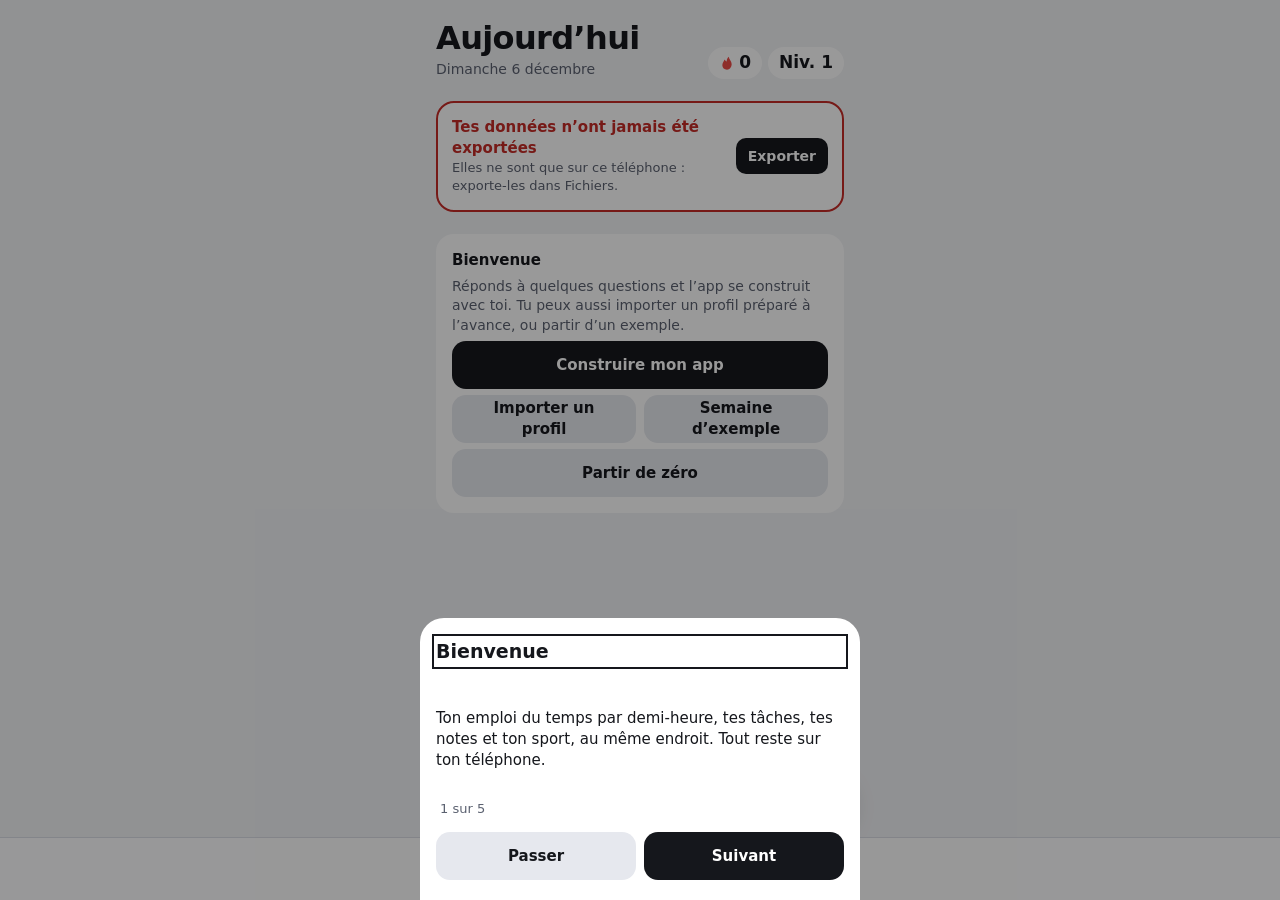
==== commit cafebd73: "V1.8.1 : conformité et sécurité Corrige une injection de code possible par un fichier importé (nom d" ====
--- a/index.html
+++ b/index.html
@@ -12,9 +12,9 @@
 <meta name="apple-mobile-web-app-status-bar-style" content="default">
 <meta name="theme-color" content="#F1F2F5" media="(prefers-color-scheme: light)">
 <meta name="theme-color" content="#0C0E12" media="(prefers-color-scheme: dark)">
-<link rel="preconnect" href="https://fonts.googleapis.com">
-<link rel="preconnect" href="https://fonts.gstatic.com" crossorigin>
-<link rel="stylesheet" href="https://fonts.googleapis.com/css2?family=Barlow+Condensed:wght@600;700&display=swap">
+<!-- Sécurité : seuls les fichiers du site lui-même peuvent se charger (GitHub Pages n'envoie pas d'en-tête CSP). -->
+<meta http-equiv="Content-Security-Policy" content="default-src 'self'; script-src 'self'; style-src 'self' 'unsafe-inline'; img-src 'self' data: blob:; font-src 'self'; connect-src 'self'; manifest-src 'self'; worker-src 'self'; object-src 'none'; base-uri 'none'; form-action 'none'">
+<meta name="referrer" content="no-referrer">
 <link rel="stylesheet" href="app.css">
 </head>
 <body>
@@ -40,7 +40,7 @@
 </nav>
 
 <dialog id="dlg"></dialog>
-<input type="file" id="fichier" accept="application/json,.json" hidden>
+<input type="file" id="fichier" accept="application/json,.json" aria-label="Fichier à importer" hidden>
 <div class="toast" id="toast" role="status" aria-live="polite" hidden></div>
 <script type="module" src="app.js"></script>
 </body>
--- a/app.css
+++ b/app.css
@@ -14,7 +14,8 @@
   --shadow: 0 8px 24px rgb(21 23 28 / .18);
   --t-dark: #15171C;
   --t-light: #FFFFFF;
-  --f-num: "Barlow Condensed", "Arial Narrow", system-ui, sans-serif;
+  /* Polices déjà présentes sur l’appareil : rien n’est demandé à un serveur tiers. */
+  --f-num: "Avenir Next Condensed", "Bahnschrift SemiBold Condensed", "Roboto Condensed", "Arial Narrow", system-ui, sans-serif;
   --f-body: -apple-system, BlinkMacSystemFont, system-ui, "Segoe UI", Roboto, sans-serif;
   --r: 18px;
   --row: 14px;
@@ -344,3 +345,38 @@
 .etape-q .list > li select { height: 36px; border: 0; border-radius: 8px; padding: 0 6px; background: var(--surface-2); font-size: 14px; }
 .etape-q .cats span { background: var(--surface); }
 textarea.copie { width: 100%; min-height: 160px; border: 0; border-radius: 12px; padding: 12px; background: var(--surface-2); font-size: 15px; color: var(--ink); }
+
+/* V1.5 : sports, créatures aux couleurs du sport */
+.theme .x { width: 22px; height: 22px; margin-right: -6px; }
+.crea.acc { position: relative; }
+.crea.acc::after { content: ""; position: absolute; }
+/* Par défaut : un bandeau de sport. */
+.crea.acc::after { left: 30%; right: 30%; top: 24%; height: 7%; border-radius: 4px; background: var(--ink); opacity: .85; }
+.crea.acc-basket::after { left: auto; right: 10%; top: auto; bottom: 10%; width: 26%; height: auto; aspect-ratio: 1; border-radius: 50%; opacity: 1;
+  background: linear-gradient(90deg, transparent 46%, #15171C 46% 54%, transparent 54%), linear-gradient(transparent 46%, #15171C 46% 54%, transparent 54%), #F08A24; }
+.crea.acc-football::after { left: auto; right: 10%; top: auto; bottom: 10%; width: 26%; height: auto; aspect-ratio: 1; border-radius: 50%; opacity: 1;
+  background: radial-gradient(circle, #15171C 0 22%, transparent 24%), #FFFFFF; box-shadow: inset 0 0 0 1.5px #15171C; }
+.crea.acc-volley::after { left: auto; right: 10%; top: auto; bottom: 10%; width: 26%; height: auto; aspect-ratio: 1; border-radius: 50%; opacity: 1;
+  background: conic-gradient(#FFD447 0 33%, #3C8CE7 0 66%, #FFFFFF 0); }
+.crea.acc-sabre-laser::after { left: auto; right: 14%; top: 12%; bottom: 14%; width: 5%; height: auto; border-radius: 3px; opacity: 1; transform: rotate(24deg);
+  background: linear-gradient(#7FE0FF 0 78%, #9AA1AE 78%); box-shadow: 0 0 6px #7FE0FF; }
+
+/* V1.7 : statistiques et compagnon */
+.compagnon-carte { display: flex; align-items: center; gap: 14px; width: 100%; text-align: left; }
+.compagnon { width: 96px; flex-shrink: 0; display: grid; place-items: center; }
+.compagnon-carte.petit .compagnon { width: 56px; }
+.compagnon .crea { width: var(--taille); transition: width .4s; }
+/* Un accessoire par stade : rien, un bandeau, une étoile, une couronne. */
+.compagnon .crea { position: relative; }
+.compagnon.stade-2 .crea::after, .compagnon.stade-3 .crea::after, .compagnon.stade-4 .crea::after { content: ""; position: absolute; left: 50%; transform: translateX(-50%); }
+.compagnon.stade-2 .crea::after { top: 22%; width: 44%; height: 7%; border-radius: 4px; background: var(--ink); }
+.compagnon.stade-3 .crea::after { top: 2%; width: 26%; aspect-ratio: 1; background: #FFD447; clip-path: polygon(50% 0, 61% 35%, 98% 35%, 68% 57%, 79% 91%, 50% 70%, 21% 91%, 32% 57%, 2% 35%, 39% 35%); }
+.compagnon.stade-4 .crea::after { top: 0; width: 40%; height: 18%; background: #D9A520; clip-path: polygon(0 100%, 0 20%, 25% 60%, 50% 0, 75% 60%, 100% 20%, 100% 100%); }
+
+/* V1.8 : Aujourd'hui en forme d'emploi du temps */
+.jour-edt { --row: 19px; }
+.jour-edt .blk { padding: 3px 38px 3px 8px; font-size: 13px; cursor: pointer; }
+.jour-edt .blk small { display: block; font-size: 11px; font-weight: 500; opacity: .85; white-space: nowrap; overflow: hidden; text-overflow: ellipsis; }
+.jour-edt .blk.actuel { outline: 2.5px solid var(--ink); outline-offset: 1px; z-index: 1; }
+.jour-edt .blk .valid { position: absolute; right: 4px; top: 50%; transform: translateY(-50%); width: min(26px, calc(var(--d) * 2 * var(--row) - 6px)); height: min(26px, calc(var(--d) * 2 * var(--row) - 6px)); border: 2px dashed var(--t); opacity: .75; }
+.jour-edt .blk .valid[aria-pressed="true"] { border-style: solid; background: color-mix(in srgb, var(--t) 22%, transparent); color: var(--t); opacity: 1; }
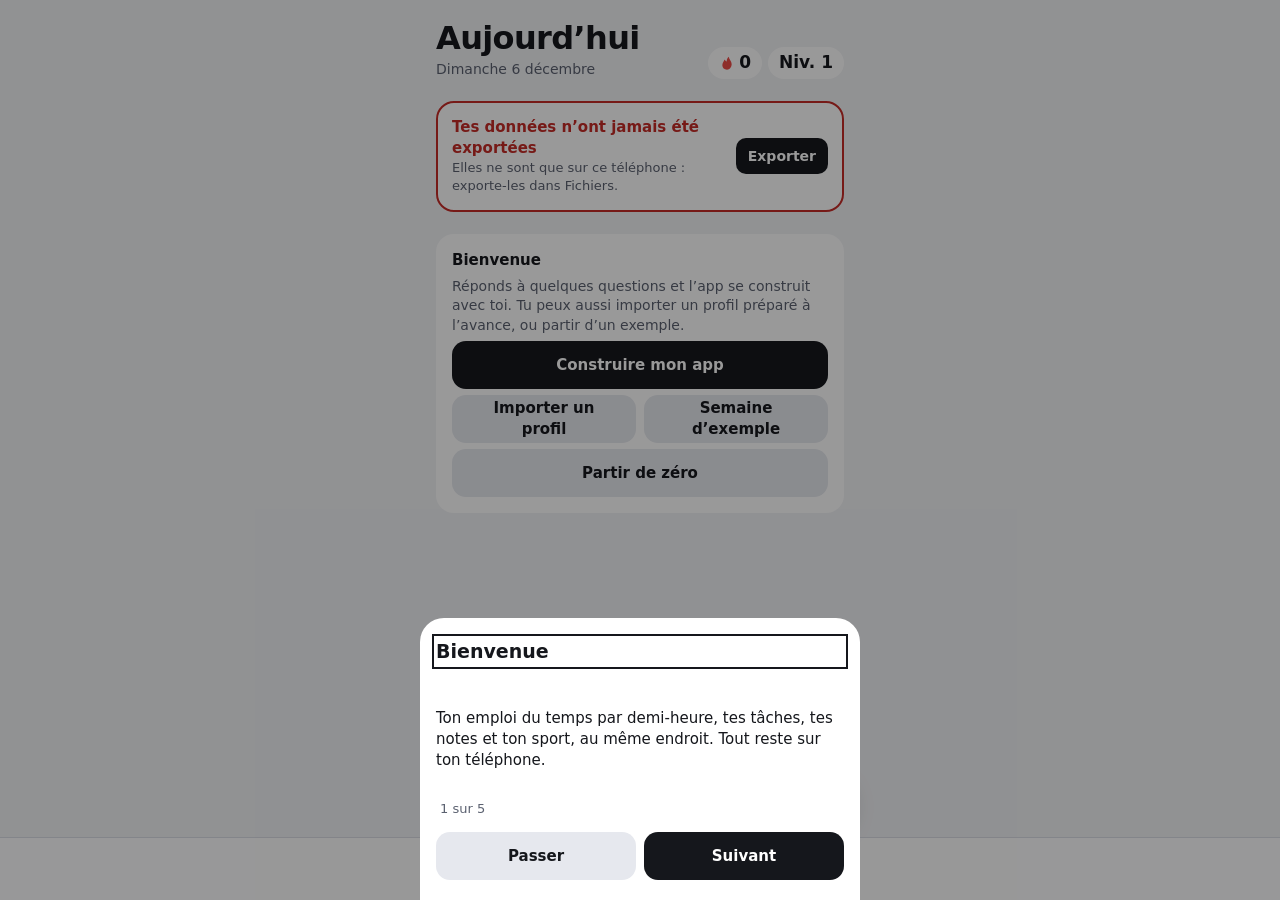
==== commit c7eae6c9: "Rappels : serveur en ligne sur orga-rappels.orgadevie.workers.dev, app branchée dessus (1.9)" ====
--- a/index.html
+++ b/index.html
@@ -13,7 +13,7 @@
 <meta name="theme-color" content="#F1F2F5" media="(prefers-color-scheme: light)">
 <meta name="theme-color" content="#0C0E12" media="(prefers-color-scheme: dark)">
 <!-- Sécurité : seuls les fichiers du site lui-même peuvent se charger (GitHub Pages n'envoie pas d'en-tête CSP). -->
-<meta http-equiv="Content-Security-Policy" content="default-src 'self'; script-src 'self'; style-src 'self' 'unsafe-inline'; img-src 'self' data: blob:; font-src 'self'; connect-src 'self'; manifest-src 'self'; worker-src 'self'; object-src 'none'; base-uri 'none'; form-action 'none'">
+<meta http-equiv="Content-Security-Policy" content="default-src 'self'; script-src 'self'; style-src 'self' 'unsafe-inline'; img-src 'self' data: blob:; font-src 'self'; connect-src 'self' https://orga-rappels.orgadevie.workers.dev; manifest-src 'self'; worker-src 'self'; object-src 'none'; base-uri 'none'; form-action 'none'">
 <meta name="referrer" content="no-referrer">
 <link rel="stylesheet" href="app.css">
 </head>
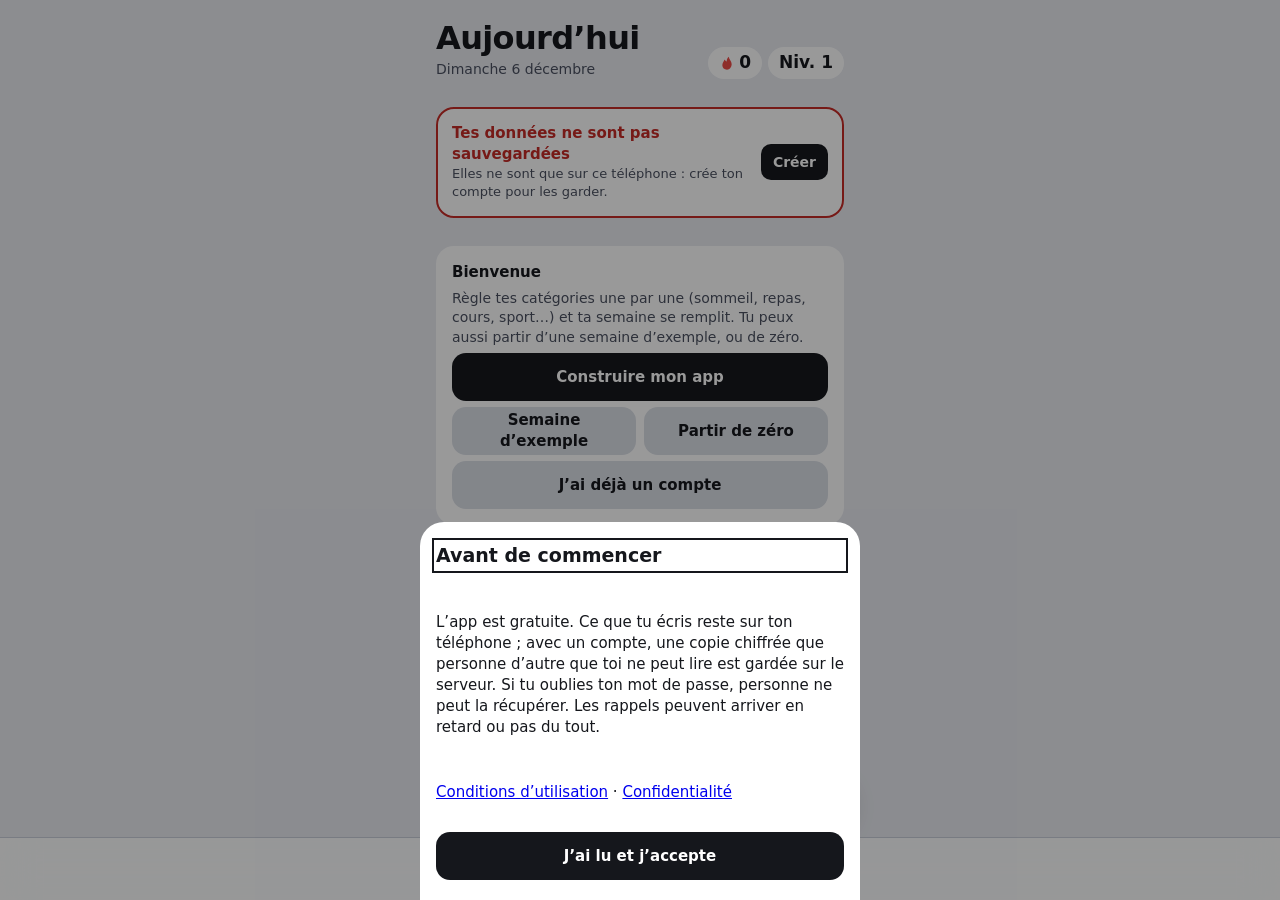
==== commit 12bba2d9: "1.10.0 : retours des 5 testeurs (24/10) - Créneaux types à la place des semaines types : sommeil, re" ====
--- a/index.html
+++ b/index.html
@@ -10,8 +10,8 @@
 <meta name="mobile-web-app-capable" content="yes">
 <meta name="apple-mobile-web-app-title" content="Orga">
 <meta name="apple-mobile-web-app-status-bar-style" content="default">
-<meta name="theme-color" content="#F1F2F5" media="(prefers-color-scheme: light)">
-<meta name="theme-color" content="#0C0E12" media="(prefers-color-scheme: dark)">
+<meta name="theme-color" content="#E8EAF0" media="(prefers-color-scheme: light)">
+<meta name="theme-color" content="#0B0D11" media="(prefers-color-scheme: dark)">
 <!-- Sécurité : seuls les fichiers du site lui-même peuvent se charger (GitHub Pages n'envoie pas d'en-tête CSP). -->
 <meta http-equiv="Content-Security-Policy" content="default-src 'self'; script-src 'self'; style-src 'self' 'unsafe-inline'; img-src 'self' data: blob:; font-src 'self'; connect-src 'self' https://orga-rappels.orgadevie.workers.dev; manifest-src 'self'; worker-src 'self'; object-src 'none'; base-uri 'none'; form-action 'none'">
 <meta name="referrer" content="no-referrer">
--- a/app.css
+++ b/app.css
@@ -1,15 +1,18 @@
 /* Une colonne de téléphone (440 px max) qui défile ; onglets et bouton + fixés en bas.
    Les couleurs des catégories (réglables) portent l'identité ; le reste est neutre. */
 :root {
-  --bg-base: #F1F2F5;
-  --teinte: var(--bg-base);
-  --bg: color-mix(in srgb, var(--teinte) 10%, var(--bg-base));
+  /* Plus d'écart entre le fond, les cartes et les zones grises qu'avant la 1.9.12 (retour des testeurs). */
+  --bg: #E8EAF0;
   --surface: #FFFFFF;
-  --surface-2: #E6E8EE;
+  --surface-2: #DADEE6;
   --ink: #15171C;
-  --ink-2: #5B6170;
-  --line: #DADDE5;
+  --ink-2: #4A5060;
+  --line: #C9CED9;
   --on-ink: #FFFFFF;
+  /* La couleur du thème : boutons principaux, bouton +, onglet choisi. Classique : noir (blanc en sombre). */
+  --accent: var(--ink);
+  --on-accent: var(--on-ink);
+  --accent-txt: var(--ink);
   --danger: #C42B27;
   --shadow: 0 8px 24px rgb(21 23 28 / .18);
   --t-dark: #15171C;
@@ -23,10 +26,21 @@
 }
 @media (prefers-color-scheme: dark) {
   :root {
-    --bg-base: #0C0E12; --surface: #171A20; --surface-2: #232730; --ink: #EFF1F5; --ink-2: #9BA2AF;
-    --line: #2B3039; --on-ink: #0C0E12; --danger: #FF6B66; --shadow: 0 8px 24px rgb(0 0 0 / .5); color-scheme: dark;
+    --bg: #0B0D11; --surface: #1A1D24; --surface-2: #2B303B; --ink: #F1F3F7; --ink-2: #AEB5C2;
+    --line: #3A404D; --on-ink: #0B0D11; --danger: #FF6B66; --shadow: 0 8px 24px rgb(0 0 0 / .5); color-scheme: dark;
   }
 }
+/* Thèmes (Réglages › Apparence), tous libres. Chaque thème fixe ses couleurs, clair ou sombre, quel que soit
+   le réglage de l'iPhone. Contrastes vérifiés : textes au moins 4,5:1 sur le fond, les cartes et les zones grises. */
+:root[data-theme="nuit"] { --bg: #0B0D11; --surface: #1A1D24; --surface-2: #2B303B; --ink: #F1F3F7; --ink-2: #AEB5C2; --line: #3A404D; --on-ink: #0B0D11; --danger: #FF6B66; --shadow: 0 8px 24px rgb(0 0 0 / .5); color-scheme: dark; }
+:root[data-theme="bonbon"] { --bg: #FFDCEE; --surface: #FFFFFF; --surface-2: #FFC7E2; --ink: #2A0F1E; --ink-2: #7A2F57; --line: #F4A6CB; --on-ink: #FFFFFF; --accent: #C8006A; --on-accent: #FFFFFF; --accent-txt: #C8006A; --danger: #B3261E; color-scheme: light; }
+:root[data-theme="lagon"] { --bg: #CDF5EF; --surface: #FFFFFF; --surface-2: #AEEBE2; --ink: #062A27; --ink-2: #21605A; --line: #86D8CC; --on-ink: #FFFFFF; --accent: #00796D; --on-accent: #FFFFFF; --accent-txt: #00796D; --danger: #B3261E; color-scheme: light; }
+:root[data-theme="soleil"] { --bg: #FFEDA8; --surface: #FFFCF0; --surface-2: #FFDE73; --ink: #2B1D00; --ink-2: #674B00; --line: #EDC54A; --on-ink: #FFFFFF; --accent: #FF7A00; --on-accent: #1A0E00; --accent-txt: #9A4500; --danger: #B3261E; color-scheme: light; }
+:root[data-theme="lavande"] { --bg: #E6DEFF; --surface: #FFFFFF; --surface-2: #D3C6FF; --ink: #1B1235; --ink-2: #523F87; --line: #B9A6F7; --on-ink: #FFFFFF; --accent: #6236E8; --on-accent: #FFFFFF; --accent-txt: #6236E8; --danger: #B3261E; color-scheme: light; }
+:root[data-theme="menthe"] { --bg: #D3F7E0; --surface: #FFFFFF; --surface-2: #B5EFC9; --ink: #0B2414; --ink-2: #2E6142; --line: #8FDDAA; --on-ink: #FFFFFF; --accent: #0B7F3D; --on-accent: #FFFFFF; --accent-txt: #0B7F3D; --danger: #B3261E; color-scheme: light; }
+:root[data-theme="neon"] { --bg: #07070D; --surface: #161626; --surface-2: #23233D; --ink: #F4F4FF; --ink-2: #ADADCC; --line: #34345A; --on-ink: #07070D; --accent: #39FF6A; --on-accent: #04140A; --accent-txt: #39FF6A; --danger: #FF6B8A; --shadow: 0 8px 24px rgb(0 0 0 / .6); color-scheme: dark; }
+:root[data-theme="electrique"] { --bg: #050A24; --surface: #0F1946; --surface-2: #1B2866; --ink: #EEF3FF; --ink-2: #A9B7EB; --line: #2C3B88; --on-ink: #050A24; --accent: #00E0FF; --on-accent: #001A20; --accent-txt: #00E0FF; --danger: #FF7A8A; --shadow: 0 8px 24px rgb(0 0 0 / .6); color-scheme: dark; }
+:root[data-theme="volcan"] { --bg: #130705; --surface: #26120C; --surface-2: #3A1B13; --ink: #FFF1EC; --ink-2: #D9AE9F; --line: #52281D; --on-ink: #130705; --accent: #FF5A1F; --on-accent: #1A0500; --accent-txt: #FF7A45; --danger: #FF8A80; --shadow: 0 8px 24px rgb(0 0 0 / .6); color-scheme: dark; }
 
 * { box-sizing: border-box; }
 html { -webkit-text-size-adjust: 100%; }
@@ -36,6 +50,8 @@
 button { background: none; border: 0; padding: 0; cursor: pointer; }
 [hidden] { display: none !important; }
 :focus-visible { outline: 2px solid var(--ink); outline-offset: 2px; }
+/* Pas de zoom au double tap sur les commandes : un tap répond tout de suite. */
+button, a, input, select, textarea, label, summary, [role="button"] { touch-action: manipulation; }
 .num { font-family: var(--f-num); font-weight: 700; font-variant-numeric: tabular-nums; }
 .muted { color: var(--ink-2); }
 
@@ -45,19 +61,19 @@
   padding-right: max(16px, env(safe-area-inset-right, 0px));
   padding-block: calc(8px + env(safe-area-inset-top, 0px)) calc(130px + env(safe-area-inset-bottom, 0px));
 }
-.view { display: flex; flex-direction: column; gap: 22px; }
+.view { display: flex; flex-direction: column; gap: 28px; }
 .top { display: flex; align-items: flex-end; justify-content: space-between; gap: 12px; padding-top: 14px; }
 .top h1 { font-size: 32px; line-height: 1.05; letter-spacing: -.02em; margin: 0; text-wrap: balance; }
 .top p { margin: 4px 0 0; color: var(--ink-2); font-size: 14px; }
 .top p::first-letter { text-transform: uppercase; }
 
-.sec { display: flex; flex-direction: column; gap: 8px; }
+.sec { display: flex; flex-direction: column; gap: 10px; }
 .sec > h2, .h2 { display: flex; justify-content: space-between; align-items: baseline; gap: 8px; font-size: 12.5px; letter-spacing: .07em; text-transform: uppercase; color: var(--ink-2); margin: 0 4px; font-weight: 600; }
 .sec > h2 span, .sec > h2 .btn { letter-spacing: 0; text-transform: none; font-weight: 500; }
 .sec > h2 .btn { color: var(--ink); font-weight: 650; }
 .card { background: var(--surface); border-radius: var(--r); padding: 16px; }
 .list { list-style: none; margin: 0; padding: 0 16px; background: var(--surface); border-radius: var(--r); }
-.list > li { display: flex; align-items: center; gap: 12px; min-height: 52px; padding-block: 8px; }
+.list > li { display: flex; align-items: center; gap: 12px; min-height: 56px; padding-block: 10px; }
 .list > li + li { border-top: 1px solid var(--line); }
 .list:empty { display: none; }
 .txt { flex: 1; min-width: 0; display: flex; flex-direction: column; overflow-wrap: anywhere; }
@@ -69,11 +85,11 @@
 .vide { color: var(--ink-2); font-size: 14px; margin: 0 4px; }
 
 .chk { appearance: none; -webkit-appearance: none; flex-shrink: 0; width: 24px; height: 24px; margin: 0; border-radius: 50%; border: 2px solid var(--line); background: var(--surface); cursor: pointer; transition: background .15s, border-color .15s; }
-.chk:checked { background: var(--ink); border-color: var(--ink); box-shadow: inset 0 0 0 4px var(--surface); }
+.chk:checked { background: var(--accent); border-color: var(--accent); box-shadow: inset 0 0 0 4px var(--surface); }
 li:has(> .chk:checked) .txt b { text-decoration: line-through; color: var(--ink-2); font-weight: 500; }
 
 .btn { height: 48px; padding: 0 18px; border-radius: 14px; font-weight: 650; display: inline-flex; align-items: center; justify-content: center; gap: 6px; }
-.btn.plein { background: var(--ink); color: var(--on-ink); }
+.btn.plein { background: var(--accent); color: var(--on-accent); }
 .btn.gris { background: var(--surface-2); }
 .btn.rouge { color: var(--danger); }
 .btn.petit { height: 36px; padding: 0 12px; border-radius: 10px; font-size: 14px; }
@@ -84,7 +100,7 @@
 .ajout { display: flex; gap: 8px; }
 .ajout input { flex: 1; min-width: 0; height: 44px; border: 0; border-radius: 12px; padding: 0 14px; background: var(--surface); font-size: 16px; }
 .ajout select { max-width: 40%; height: 44px; border: 0; border-radius: 12px; padding: 0 8px; background: var(--surface); font-size: 14px; }
-.ajout button { width: 44px; height: 44px; border-radius: 12px; background: var(--ink); color: var(--on-ink); display: grid; place-items: center; flex-shrink: 0; }
+.ajout button { width: 44px; height: 44px; border-radius: 12px; background: var(--accent); color: var(--on-accent); display: grid; place-items: center; flex-shrink: 0; }
 .ajout button svg { width: 20px; height: 20px; }
 
 /* Maintenant */
@@ -118,7 +134,7 @@
 .wk-head { margin-bottom: 8px; text-align: center; }
 .wk-head button { display: flex; flex-direction: column; align-items: center; border-radius: 10px; padding: 3px 0; font-family: var(--f-num); font-weight: 700; font-size: 17px; line-height: 1.1; }
 .wk-head small { font-family: var(--f-body); font-size: 10.5px; font-weight: 600; color: var(--ink-2); }
-.wk-head .auj { background: var(--ink); color: var(--on-ink); }
+.wk-head .auj { background: var(--accent); color: var(--on-accent); }
 .wk-head .auj small { color: inherit; opacity: .75; }
 .wk-hours, .wk-col { position: relative; height: calc(var(--rows) * var(--row)); }
 .wk-hours span { position: absolute; right: 2px; top: calc(var(--s) * 2 * var(--row)); transform: translateY(-50%); font-family: var(--f-num); font-weight: 600; font-size: 11.5px; color: var(--ink-2); }
@@ -139,9 +155,10 @@
 .search { display: flex; align-items: center; gap: 8px; background: var(--surface); border-radius: 14px; padding: 0 14px; height: 46px; color: var(--ink-2); }
 .search svg { width: 18px; height: 18px; flex-shrink: 0; }
 .search input { flex: 1; min-width: 0; border: 0; background: none; font-size: 16px; color: var(--ink); outline: none; }
+.search:focus-within { outline: 2px solid var(--ink); outline-offset: 2px; }
 .tags { display: flex; gap: 6px; overflow-x: auto; scrollbar-width: none; margin-inline: -4px; padding-inline: 4px; }
 .tags button { flex-shrink: 0; font-size: 13.5px; font-weight: 600; padding: 6px 12px; border-radius: 999px; background: var(--surface); }
-.tags button[aria-pressed="true"] { background: var(--ink); color: var(--on-ink); }
+.tags button[aria-pressed="true"] { background: var(--accent); color: var(--on-accent); }
 .goal-head { display: flex; justify-content: space-between; align-items: baseline; margin-bottom: 10px; }
 .goal-head .num { font-size: 26px; }
 details.liste { background: var(--surface); border-radius: var(--r); }
@@ -187,11 +204,12 @@
 .tabs { display: grid; grid-template-columns: repeat(5, 1fr); }
 .tab { display: flex; flex-direction: column; align-items: center; gap: 2px; padding: 4px 0; font-size: 10.5px; font-weight: 600; color: var(--ink-2); }
 .tab svg { width: 25px; height: 25px; }
-.tab[aria-selected="true"] { color: var(--ink); }
-.fab { position: absolute; right: 8px; bottom: calc(100% + 16px); width: 58px; height: 58px; border-radius: 50%; background: var(--ink); color: var(--on-ink); display: grid; place-items: center; box-shadow: var(--shadow); }
+.tab[aria-selected="true"] { color: var(--accent-txt); }
+.fab { position: absolute; right: 8px; bottom: calc(100% + 16px); width: 58px; height: 58px; border-radius: 50%; background: var(--accent); color: var(--on-accent); display: grid; place-items: center; box-shadow: var(--shadow); }
 .fab svg { width: 26px; height: 26px; }
 
 dialog { margin: auto auto 0; width: min(440px, 100%); max-width: 100%; max-height: 92vh; overflow-y: auto; border: 0; border-radius: 24px 24px 0 0; background: var(--surface); color: var(--ink); padding: 20px max(16px, env(safe-area-inset-right, 0px)) calc(20px + env(safe-area-inset-bottom, 0px)) max(16px, env(safe-area-inset-left, 0px)); }
+dialog { overscroll-behavior: contain; }
 dialog::backdrop { background: rgb(0 0 0 / .4); }
 dialog h2 { margin: 0 0 14px; font-size: 19px; }
 dialog form { display: flex; flex-direction: column; gap: 14px; }
@@ -216,22 +234,20 @@
 /* V1.2 : tâches, projets, habitudes, sport */
 .pill.retard { background: color-mix(in srgb, var(--danger) 16%, var(--surface)); color: var(--danger); }
 .prio { display: inline-block; width: 8px; height: 8px; border-radius: 50%; background: var(--danger); margin-right: 6px; vertical-align: middle; }
-.pill.statut-en-cours { background: var(--ink); color: var(--on-ink); }
-.pill.statut-pause, .pill.statut-termine { color: var(--ink-2); }
 .ajout input[type="date"] { flex: 0 0 auto; width: 8.6em; font-size: 15px; }
 dialog .ajout input, dialog .ajout select { background: var(--surface-2); }
 .habits { display: flex; flex-wrap: wrap; gap: 8px; }
 .habit { height: 38px; padding: 0 14px; border-radius: 999px; background: var(--surface); font-weight: 600; font-size: 14px; display: inline-flex; align-items: center; gap: 6px; }
 .habit svg { width: 16px; height: 16px; display: none; }
 .habit small { font-weight: 500; opacity: .75; }
-.habit[aria-pressed="true"] { background: var(--ink); color: var(--on-ink); }
+.habit[aria-pressed="true"] { background: var(--accent); color: var(--on-accent); }
 .habit[aria-pressed="true"] svg { display: block; }
 .regs { display: grid; grid-template-columns: repeat(2, minmax(0, 1fr)); gap: 10px; }
 .regs .card { display: flex; flex-direction: column; gap: 10px; min-width: 0; }
 .regs .kv { text-align: left; flex-direction: column; align-items: flex-start; gap: 0; }
 .reg { display: grid; grid-template-columns: repeat(7, 1fr); gap: 3px; }
 .reg button, .reg i { aspect-ratio: 1; border-radius: 3px; background: var(--surface-2); }
-.reg button.on { background: var(--ink); }
+.reg button.on { background: var(--accent); }
 .reg i.futur { background: transparent; box-shadow: inset 0 0 0 1px var(--surface-2); }
 .kv { display: flex; justify-content: space-between; align-items: baseline; gap: 12px; }
 .kv .num { font-size: 20px; }
@@ -255,7 +271,7 @@
 .unite { flex: 1; min-width: 0; display: flex; align-items: center; gap: 5px; font-size: 13px; color: var(--ink-2); }
 .unite input { width: 100%; min-width: 0; height: 40px; border: 0; border-radius: 10px; padding: 0 10px; background: var(--surface); color: var(--ink); font-size: 16px; }
 .serie .valid { color: transparent; }
-.serie .valid[aria-pressed="true"] { background: var(--ink); color: var(--on-ink); }
+.serie .valid[aria-pressed="true"] { background: var(--accent); color: var(--on-accent); }
 .repos { position: sticky; top: 0; z-index: 2; display: flex; align-items: center; gap: 12px; padding: 10px 14px; border-radius: 14px; background: var(--ink); color: var(--on-ink); font-weight: 650; }
 .repos .num { font-size: 28px; margin-right: auto; }
 .repos .btn { background: color-mix(in srgb, var(--on-ink) 18%, transparent); color: inherit; }
@@ -270,11 +286,11 @@
 .chips { display: flex; gap: 6px; flex-shrink: 0; }
 .chip { display: inline-flex; align-items: center; gap: 4px; height: 32px; padding: 0 11px; border-radius: 999px; background: var(--surface); font-family: var(--f-num); font-weight: 700; font-size: 17px; }
 .chip svg { width: 16px; height: 16px; }
-.appel { width: 100%; text-align: left; align-items: center; outline: 2px solid var(--ink); outline-offset: -2px; }
+.appel { width: 100%; text-align: left; align-items: center; outline: 2px solid var(--accent); outline-offset: -2px; }
 .niveau { display: flex; flex-direction: column; gap: 10px; }
 .niveau .num.big { font-size: 40px; line-height: .9; }
 .xp { height: 12px; border-radius: 6px; overflow: hidden; background: var(--surface-2); }
-.xp > div { display: flex; gap: 2px; height: 100%; min-width: 4px; background: var(--ink); }
+.xp > div { display: flex; gap: 2px; height: 100%; min-width: 4px; background: var(--accent); }
 .xp i { background: var(--c); }
 .xp-leg { display: flex; flex-wrap: wrap; gap: 4px 12px; font-size: 12.5px; color: var(--ink-2); }
 .xp-leg span { display: inline-flex; align-items: center; gap: 5px; }
@@ -300,7 +316,7 @@
 .crea.lock { background: transparent; border: 1.5px dashed var(--line); font-family: var(--f-num); font-size: 22px; color: var(--ink-2); }
 .pill.rare { background: color-mix(in srgb, #3C8CE7 18%, var(--surface)); }
 .pill.legendaire { background: #D9A520; color: #15171C; }
-.medal { width: 40px; height: 40px; border-radius: 50%; display: grid; place-items: center; flex-shrink: 0; background: var(--ink); color: var(--on-ink); }
+.medal { width: 40px; height: 40px; border-radius: 50%; display: grid; place-items: center; flex-shrink: 0; background: var(--accent); color: var(--on-accent); }
 .medal svg { width: 18px; height: 18px; }
 .medal.en-cours { background: var(--surface-2); color: var(--ink-2); font-family: var(--f-num); font-weight: 700; font-size: 12.5px; }
 .stats li { grid-template-columns: 104px minmax(0, 1fr) 84px; }
@@ -309,10 +325,8 @@
 .track.duo i { position: absolute; left: 0; top: 0; }
 .track.duo i:first-child { opacity: .28; }
 .theme { height: 36px; padding: 0 14px; border-radius: 999px; background: var(--surface); font-size: 14px; font-weight: 600; display: inline-flex; align-items: center; gap: 6px; }
-.theme::before { content: ""; width: 12px; height: 12px; border-radius: 50%; background: var(--c); }
-.theme[aria-pressed="true"] { outline: 2px solid var(--ink); outline-offset: -2px; }
-.theme.verrou { color: var(--ink-2); background: transparent; border: 1.5px dashed var(--line); }
-.theme.verrou::before { display: none; }
+.theme::before { content: ""; width: 14px; height: 14px; border-radius: 50%; background: var(--c); box-shadow: 0 0 0 3px var(--fond, transparent); }
+.theme[aria-pressed="true"] { outline: 3px solid var(--accent); outline-offset: -3px; }
 .tirage { align-items: center; text-align: center; }
 .tirage .revele { width: 140px; }
 .tirage .revele .crea { animation: pop .55s cubic-bezier(.2, 1.4, .4, 1); }
@@ -336,7 +350,7 @@
 .version { text-align: center; margin-top: 8px; }
 .toast { position: fixed; left: 50%; bottom: calc(150px + env(safe-area-inset-bottom, 0px)); transform: translateX(-50%); z-index: 20; background: var(--ink); color: var(--on-ink); padding: 10px 16px; border-radius: 999px; font-weight: 650; font-size: 14px; box-shadow: var(--shadow); max-width: calc(100% - 32px); text-align: center; animation: monte .25s ease-out; }
 @keyframes monte { from { transform: translate(-50%, 10px); opacity: 0; } }
-@media (prefers-reduced-motion: reduce) { * { animation: none !important; transition: none !important; } }
+@media (prefers-reduced-motion: reduce) { *, *::before, *::after { animation: none !important; transition: none !important; } }
 
 /* V1.4 : assistant, questionnaire, avis */
 .etape-q { border: 0; margin: 0; padding: 14px; border-radius: var(--r); background: var(--surface-2); display: flex; flex-direction: column; gap: 12px; min-width: 0; }
@@ -380,3 +394,82 @@
 .jour-edt .blk.actuel { outline: 2.5px solid var(--ink); outline-offset: 1px; z-index: 1; }
 .jour-edt .blk .valid { position: absolute; right: 4px; top: 50%; transform: translateY(-50%); width: min(26px, calc(var(--d) * 2 * var(--row) - 6px)); height: min(26px, calc(var(--d) * 2 * var(--row) - 6px)); border: 2px dashed var(--t); opacity: .75; }
 .jour-edt .blk .valid[aria-pressed="true"] { border-style: solid; background: color-mix(in srgb, var(--t) 22%, transparent); color: var(--t); opacity: 1; }
+
+/* V1.9 : Réglages à part, rangés en groupes repliables */
+.reglages-bouton { width: 40px; height: 40px; padding: 0; justify-content: center; }
+.reglages-bouton svg { width: 22px; height: 22px; }
+.retour { display: inline-flex; align-items: center; gap: 2px; min-height: 44px; padding-right: 12px; color: var(--ink-2); font-weight: 600; font-size: 15px; margin: -10px 0 -6px; }
+.retour svg { width: 18px; height: 18px; }
+details.groupe summary { align-items: center; }
+details.groupe summary .txt small { font-weight: 500; }
+.groupe-corps { display: flex; flex-direction: column; gap: 12px; padding: 0 16px 16px; }
+.groupe-corps .list { background: var(--surface-2); }
+.groupe-corps .reglage input[type="text"], .groupe-corps .reglage select { background: var(--surface); }
+.groupe-corps .ajout input { background: var(--surface-2); }
+
+/* V1.9.2 : petites animations (coupées si l'iPhone demande moins d'animations, voir plus haut) */
+.flamme { transform-origin: 50% 90%; animation: flamme 1.6s ease-in-out infinite; }
+@keyframes flamme { 0%, 100% { transform: scale(1) rotate(0); } 30% { transform: scale(1.06, .95) rotate(-3deg); } 60% { transform: scale(.96, 1.07) rotate(2deg); } }
+.compagnon .crea { animation: respire 3.2s ease-in-out infinite; transform-origin: 50% 100%; }
+@keyframes respire { 0%, 100% { transform: translateY(0) scale(1, 1); } 50% { transform: translateY(-4%) scale(1.03, .97); } }
+.crea i::before, .crea i::after { animation: cligne 5s infinite; }
+@keyframes cligne { 0%, 95%, 100% { transform: scaleY(1); } 97% { transform: scaleY(.1); } }
+button, .chip, .btn, [role="button"] { transition: transform .12s ease, background-color .2s; }
+button:active, .chip:active, [role="button"]:active { transform: scale(.95); }
+.jour-edt .blk .valid:active { transform: translateY(-50%) scale(.9); }
+.reglages-bouton:active svg { transform: rotate(60deg); transition: transform .3s; }
+
+/* Habitudes à heure dans les grilles : à droite du créneau qu'elles recouvrent */
+.blk.hab { left: 45%; z-index: 1; outline: 2px solid var(--bg); }
+.blk.hab.fait { opacity: .6; }
+.wk:not(.jour-edt) .blk.hab { pointer-events: none; }
+.jours-choix { display: flex; gap: 6px; }
+.jours-choix label { flex: 1; }
+.jours-choix input { position: absolute; opacity: 0; }
+.jours-choix span { display: grid; place-items: center; height: 40px; border-radius: 12px; background: var(--surface); font-weight: 650; text-transform: capitalize; }
+.jours-choix input:checked + span { background: var(--accent); color: var(--on-accent); }
+.jours-choix input:focus-visible + span { outline: 2px solid var(--ink); }
+
+/* V1.10 : tâches et habitudes à plusieurs jours et heures */
+.horaires { display: flex; flex-direction: column; gap: 6px; }
+.horaire { display: grid; grid-template-columns: minmax(0, 1fr) minmax(0, 1fr) 32px; gap: 6px; align-items: center; }
+.horaire select, .horaire input { height: 42px; min-width: 0; border: 0; border-radius: 10px; padding: 0 8px; background: var(--surface-2); color: var(--ink); font-size: 16px; font-weight: 400; }
+.champ .rangee .btn.petit { flex: 0 0 auto; }
+/* La semaine d'une habitude dans Notes : un rond par jour */
+.list > li.colonne { flex-direction: column; align-items: stretch; gap: 10px; }
+.reg7 { display: grid; grid-template-columns: repeat(7, minmax(0, 1fr)); gap: 6px; }
+.reg7 button, .reg7 span { height: 36px; border-radius: 50%; display: grid; place-items: center; font-family: var(--f-num); font-weight: 700; font-size: 14px; background: var(--surface-2); color: var(--ink-2); max-width: 40px; width: 100%; justify-self: center; }
+.reg7 button.on { background: var(--accent); color: var(--on-accent); }
+.reg7 span.futur { background: transparent; box-shadow: inset 0 0 0 1.5px var(--surface-2); }
+/* Créneaux types (dans « Ta semaine ») et construction par catégories */
+.txt.gauche { text-align: left; }
+.txt.gauche b { display: flex; align-items: center; gap: 8px; }
+.construire > input[type="time"] { height: 46px; border: 0; border-radius: 12px; padding: 0 12px; background: var(--surface-2); font-size: 16px; color: var(--ink); }
+.construire .legend { padding: 0; }
+.construire p { margin: 0; }
+/* Groupes repliables à la suite (Sport) */
+.groupes { gap: 10px; }
+/* Avis : cinq étoiles */
+.etoiles { display: flex; gap: 6px; }
+.etoiles label { position: relative; }
+.etoiles input { position: absolute; opacity: 0; inset: 0; }
+.etoiles span { display: grid; place-items: center; width: 48px; height: 48px; border-radius: 12px; background: var(--surface-2); font-size: 26px; color: var(--ink-2); }
+.etoiles input:focus-visible + span { outline: 2px solid var(--ink); outline-offset: 2px; }
+.etoiles[data-note="1"] label:nth-child(-n+1) span, .etoiles[data-note="2"] label:nth-child(-n+2) span, .etoiles[data-note="3"] label:nth-child(-n+3) span,
+.etoiles[data-note="4"] label:nth-child(-n+4) span, .etoiles[data-note="5"] label:nth-child(-n+5) span { background: #FFD447; color: #15171C; }
+/* Changer de semaine en glissant */
+.wk.vient-droite { animation: vient-droite .22s ease-out; }
+.wk.vient-gauche { animation: vient-gauche .22s ease-out; }
+@keyframes vient-droite { from { transform: translateX(28px); opacity: .3; } }
+@keyframes vient-gauche { from { transform: translateX(-28px); opacity: .3; } }
+/* Le compagnon qui se promène, au-dessus des onglets ; il ne bloque aucun tap */
+.balade { position: fixed; left: 0; bottom: calc(74px + env(safe-area-inset-bottom, 0px)); width: 46px; z-index: 4; pointer-events: none; animation: balade 46s linear infinite; }
+.balade .compagnon { width: 46px; }
+.balade .pas { animation: pas .5s ease-in-out infinite alternate; }
+@keyframes balade {
+  0% { transform: translateX(-60px); } 40% { transform: translateX(calc(100vw + 10px)); }
+  40.01% { transform: translateX(calc(100vw + 10px)) scaleX(-1); } 50% { transform: translateX(calc(100vw + 10px)) scaleX(-1); }
+  90% { transform: translateX(-60px) scaleX(-1); } 90.01%, 100% { transform: translateX(-60px); }
+}
+@keyframes pas { from { transform: translateY(0) rotate(-4deg); } to { transform: translateY(-5px) rotate(4deg); } }
+@media (prefers-reduced-motion: reduce) { .balade { display: none; } }
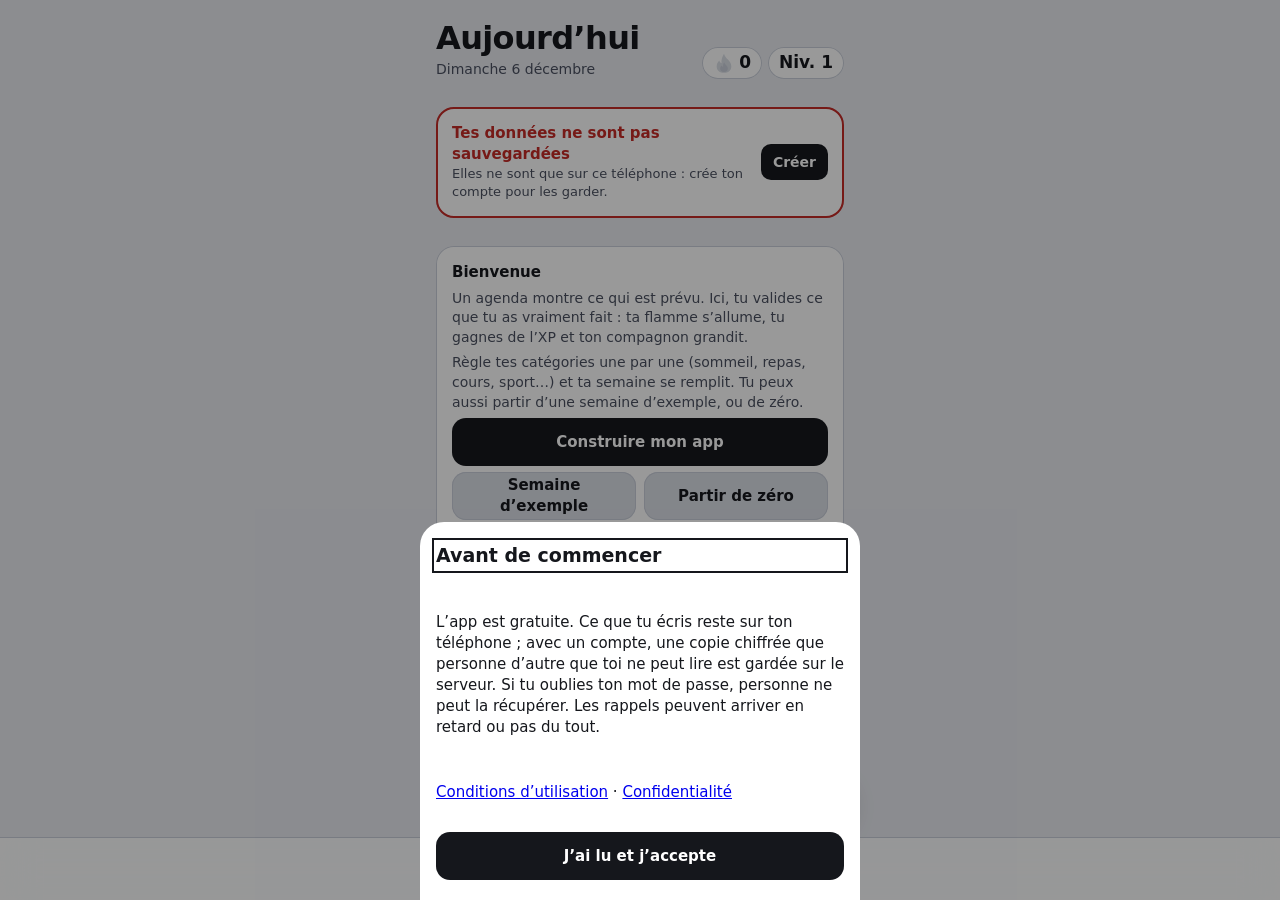
==== commit f27bfb16: "1.10.37 : écran de chargement au lancement ; à la première ouverture, une phrase dit ce que l'app fa" ====
--- a/index.html
+++ b/index.html
@@ -18,6 +18,7 @@
 <link rel="stylesheet" href="app.css">
 </head>
 <body>
+<div class="chargement" id="chargement" role="status" aria-label="Chargement de l’app"><img src="icone-180.png" alt="" width="88" height="88"><b>Orga</b></div>
 <main class="app">
   <section class="view" id="aujourdhui" role="tabpanel" aria-label="Aujourd’hui"></section>
   <section class="view" id="semaine" role="tabpanel" aria-label="Semaine" hidden></section>
--- a/app.css
+++ b/app.css
@@ -14,6 +14,7 @@
   --on-accent: var(--on-ink);
   --accent-txt: var(--ink);
   --danger: #C42B27;
+  --flamme: #FF9600;   /* l'orange de la flamme, quand le thème est automatique */
   --shadow: 0 8px 24px rgb(21 23 28 / .18);
   --t-dark: #15171C;
   --t-light: #FFFFFF;
@@ -26,21 +27,11 @@
 }
 @media (prefers-color-scheme: dark) {
   :root {
-    --bg: #0B0D11; --surface: #1A1D24; --surface-2: #2B303B; --ink: #F1F3F7; --ink-2: #AEB5C2;
-    --line: #3A404D; --on-ink: #0B0D11; --danger: #FF6B66; --shadow: 0 8px 24px rgb(0 0 0 / .5); color-scheme: dark;
+    --bg: #0B0D11; --surface: #1C2028; --surface-2: #2F3542; --ink: #F1F3F7; --ink-2: #AEB5C2;
+    --line: #4A5263; --on-ink: #0B0D11; --danger: #FF6B66; --shadow: 0 8px 24px rgb(0 0 0 / .5); color-scheme: dark;
   }
 }
-/* Thèmes (Réglages › Apparence), tous libres. Chaque thème fixe ses couleurs, clair ou sombre, quel que soit
-   le réglage de l'iPhone. Contrastes vérifiés : textes au moins 4,5:1 sur le fond, les cartes et les zones grises. */
-:root[data-theme="nuit"] { --bg: #0B0D11; --surface: #1A1D24; --surface-2: #2B303B; --ink: #F1F3F7; --ink-2: #AEB5C2; --line: #3A404D; --on-ink: #0B0D11; --danger: #FF6B66; --shadow: 0 8px 24px rgb(0 0 0 / .5); color-scheme: dark; }
-:root[data-theme="bonbon"] { --bg: #FFDCEE; --surface: #FFFFFF; --surface-2: #FFC7E2; --ink: #2A0F1E; --ink-2: #7A2F57; --line: #F4A6CB; --on-ink: #FFFFFF; --accent: #C8006A; --on-accent: #FFFFFF; --accent-txt: #C8006A; --danger: #B3261E; color-scheme: light; }
-:root[data-theme="lagon"] { --bg: #CDF5EF; --surface: #FFFFFF; --surface-2: #AEEBE2; --ink: #062A27; --ink-2: #21605A; --line: #86D8CC; --on-ink: #FFFFFF; --accent: #00796D; --on-accent: #FFFFFF; --accent-txt: #00796D; --danger: #B3261E; color-scheme: light; }
-:root[data-theme="soleil"] { --bg: #FFEDA8; --surface: #FFFCF0; --surface-2: #FFDE73; --ink: #2B1D00; --ink-2: #674B00; --line: #EDC54A; --on-ink: #FFFFFF; --accent: #FF7A00; --on-accent: #1A0E00; --accent-txt: #9A4500; --danger: #B3261E; color-scheme: light; }
-:root[data-theme="lavande"] { --bg: #E6DEFF; --surface: #FFFFFF; --surface-2: #D3C6FF; --ink: #1B1235; --ink-2: #523F87; --line: #B9A6F7; --on-ink: #FFFFFF; --accent: #6236E8; --on-accent: #FFFFFF; --accent-txt: #6236E8; --danger: #B3261E; color-scheme: light; }
-:root[data-theme="menthe"] { --bg: #D3F7E0; --surface: #FFFFFF; --surface-2: #B5EFC9; --ink: #0B2414; --ink-2: #2E6142; --line: #8FDDAA; --on-ink: #FFFFFF; --accent: #0B7F3D; --on-accent: #FFFFFF; --accent-txt: #0B7F3D; --danger: #B3261E; color-scheme: light; }
-:root[data-theme="neon"] { --bg: #07070D; --surface: #161626; --surface-2: #23233D; --ink: #F4F4FF; --ink-2: #ADADCC; --line: #34345A; --on-ink: #07070D; --accent: #39FF6A; --on-accent: #04140A; --accent-txt: #39FF6A; --danger: #FF6B8A; --shadow: 0 8px 24px rgb(0 0 0 / .6); color-scheme: dark; }
-:root[data-theme="electrique"] { --bg: #050A24; --surface: #0F1946; --surface-2: #1B2866; --ink: #EEF3FF; --ink-2: #A9B7EB; --line: #2C3B88; --on-ink: #050A24; --accent: #00E0FF; --on-accent: #001A20; --accent-txt: #00E0FF; --danger: #FF7A8A; --shadow: 0 8px 24px rgb(0 0 0 / .6); color-scheme: dark; }
-:root[data-theme="volcan"] { --bg: #130705; --surface: #26120C; --surface-2: #3A1B13; --ink: #FFF1EC; --ink-2: #D9AE9F; --line: #52281D; --on-ink: #130705; --accent: #FF5A1F; --on-accent: #1A0500; --accent-txt: #FF7A45; --danger: #FF8A80; --shadow: 0 8px 24px rgb(0 0 0 / .6); color-scheme: dark; }
+/* Thème : les variables sont posées par appliquerTheme() à partir de paletteTheme() (logique.js), qui vérifie les contrastes. */
 
 * { box-sizing: border-box; }
 html { -webkit-text-size-adjust: 100%; }
@@ -286,6 +277,7 @@
 .chips { display: flex; gap: 6px; flex-shrink: 0; }
 .chip { display: inline-flex; align-items: center; gap: 4px; height: 32px; padding: 0 11px; border-radius: 999px; background: var(--surface); font-family: var(--f-num); font-weight: 700; font-size: 17px; }
 .chip svg { width: 16px; height: 16px; }
+.chip .flamme { width: 22px; height: 22px; }
 .appel { width: 100%; text-align: left; align-items: center; outline: 2px solid var(--accent); outline-offset: -2px; }
 .niveau { display: flex; flex-direction: column; gap: 10px; }
 .niveau .num.big { font-size: 40px; line-height: .9; }
@@ -408,10 +400,21 @@
 .groupe-corps .ajout input { background: var(--surface-2); }
 
 /* V1.9.2 : petites animations (coupées si l'iPhone demande moins d'animations, voir plus haut) */
-.flamme { transform-origin: 50% 90%; animation: flamme 1.6s ease-in-out infinite; }
-@keyframes flamme { 0%, 100% { transform: scale(1) rotate(0); } 30% { transform: scale(1.06, .95) rotate(-3deg); } 60% { transform: scale(.96, 1.07) rotate(2deg); } }
+/* La flamme façon Duolingo : une flamme vive dans une autre qui ondule ; grise tant que la journée n'est pas validée */
+.flamme { overflow: visible; }
+.flamme path { transform-box: fill-box; transform-origin: 50% 100%; }
+.flamme .f-ext { fill: var(--flamme); animation: flamme-ext 1.3s ease-in-out infinite; }
+.flamme .f-int { fill: color-mix(in srgb, var(--flamme) 35%, #FFE15A); animation: flamme-int .9s ease-in-out infinite; }
+.flamme.eteinte .f-ext { fill: var(--surface-2); }
+.flamme.eteinte .f-int { fill: var(--line); }
+.flamme.eteinte .f-ext { animation-duration: 3.2s; }
+.flamme.eteinte .f-int { animation-duration: 2.4s; }
+.flamme.allume { animation: allumage .9s cubic-bezier(.3, 1.6, .5, 1); filter: drop-shadow(0 0 6px var(--flamme)); }
+@keyframes flamme-ext { 0%, 100% { transform: scale(1, 1) skewX(0); } 25% { transform: scale(1.12, .9) skewX(-8deg); } 50% { transform: scale(.92, 1.16) skewX(0); } 75% { transform: scale(1.1, .92) skewX(8deg); } }
+@keyframes flamme-int { 0%, 100% { transform: scale(1, 1) translateY(0); } 50% { transform: scale(.78, 1.3) translateY(-14%); } }
+@keyframes allumage { 0% { transform: scale(.5); } 55% { transform: scale(1.35) rotate(-8deg); } 80% { transform: scale(.95) rotate(3deg); } }
 .compagnon .crea { animation: respire 3.2s ease-in-out infinite; transform-origin: 50% 100%; }
-@keyframes respire { 0%, 100% { transform: translateY(0) scale(1, 1); } 50% { transform: translateY(-4%) scale(1.03, .97); } }
+@keyframes respire { 0%, 100% { transform: translateY(0) scale(1, 1); } 50% { transform: translateY(-9%) scale(1.07, .93); } }
 .crea i::before, .crea i::after { animation: cligne 5s infinite; }
 @keyframes cligne { 0%, 95%, 100% { transform: scaleY(1); } 97% { transform: scaleY(.1); } }
 button, .chip, .btn, [role="button"] { transition: transform .12s ease, background-color .2s; }
@@ -458,18 +461,198 @@
 .etoiles[data-note="1"] label:nth-child(-n+1) span, .etoiles[data-note="2"] label:nth-child(-n+2) span, .etoiles[data-note="3"] label:nth-child(-n+3) span,
 .etoiles[data-note="4"] label:nth-child(-n+4) span, .etoiles[data-note="5"] label:nth-child(-n+5) span { background: #FFD447; color: #15171C; }
 /* Changer de semaine en glissant */
-.wk.vient-droite { animation: vient-droite .22s ease-out; }
-.wk.vient-gauche { animation: vient-gauche .22s ease-out; }
-@keyframes vient-droite { from { transform: translateX(28px); opacity: .3; } }
-@keyframes vient-gauche { from { transform: translateX(-28px); opacity: .3; } }
+.wk.vient-droite { animation: vient-droite .26s cubic-bezier(.2, .9, .3, 1); }
+.wk.vient-gauche { animation: vient-gauche .26s cubic-bezier(.2, .9, .3, 1); }
+@keyframes vient-droite { from { transform: translateX(70%); opacity: 0; } }
+@keyframes vient-gauche { from { transform: translateX(-70%); opacity: 0; } }
+#semaine { overflow-x: hidden; }
 /* Le compagnon qui se promène, au-dessus des onglets ; il ne bloque aucun tap */
-.balade { position: fixed; left: 0; bottom: calc(74px + env(safe-area-inset-bottom, 0px)); width: 46px; z-index: 4; pointer-events: none; animation: balade 46s linear infinite; }
-.balade .compagnon { width: 46px; }
-.balade .pas { animation: pas .5s ease-in-out infinite alternate; }
-@keyframes balade {
-  0% { transform: translateX(-60px); } 40% { transform: translateX(calc(100vw + 10px)); }
-  40.01% { transform: translateX(calc(100vw + 10px)) scaleX(-1); } 50% { transform: translateX(calc(100vw + 10px)) scaleX(-1); }
-  90% { transform: translateX(-60px) scaleX(-1); } 90.01%, 100% { transform: translateX(-60px); }
-}
+/* V1.10.5 : plus gros, et chaque créature a son comportement (animerBalade dans app.js choisit l'action) */
+.balade { position: fixed; left: 0; bottom: calc(66px + env(safe-area-inset-bottom, 0px)); width: 96px; z-index: 6; pointer-events: none; }
+.balade .compagnon { width: 96px; }
+.balade .sens { transform: scaleX(var(--sens, 1)); transition: transform .2s; }
+.balade .bulle { position: absolute; left: 50%; bottom: 100%; transform: translateX(-50%); white-space: nowrap; font-size: 12px; font-weight: 700; color: var(--ink-2); animation: bulle 1.8s ease-in-out infinite; }
+.balade .bulle:empty { display: none; }
+@keyframes bulle { 0% { opacity: 0; transform: translate(-50%, 4px); } 30%, 70% { opacity: 1; } 100% { opacity: 0; transform: translate(-50%, -10px); } }
+.balade.marcher .pas, .balade.flaner .pas { animation: pas .45s ease-in-out infinite alternate; }
+.balade.flaner .pas { animation-duration: .8s; }
+.balade.courir .pas { animation: pas .16s ease-in-out infinite alternate; }
+.balade.sauter .pas { animation: saut .6s cubic-bezier(.3, 0, .4, 1) infinite; }
+.balade.dormir .pas { animation: dodo 2.4s ease-in-out infinite; }
+.balade.dormir .crea i::before, .balade.dormir .crea i::after { transform: scaleY(.12); animation: none; }
+.balade.bailler .pas { animation: baille 2s ease-in-out infinite; }
+.balade.manger .pas { animation: mache .28s ease-in-out infinite alternate; }
+.balade.ecrire .pas { animation: ecrit .35s ease-in-out infinite alternate; }
+.balade.bricoler .pas { animation: tape-marteau .3s ease-in infinite alternate; }
+.balade.danser .pas { animation: danse .5s ease-in-out infinite alternate; }
+.balade.regarder .pas { animation: regarde 2.4s ease-in-out infinite; }
+.balade.flotter .pas { animation: flotte 1.8s ease-in-out infinite; }
+.balade.tourner .pas { animation: tourne 1.1s linear infinite; }
+.balade.rouler .pas { animation: tourne .9s linear infinite; }
+.balade.briller .pas { animation: brille 1.4s ease-in-out infinite; }
 @keyframes pas { from { transform: translateY(0) rotate(-4deg); } to { transform: translateY(-5px) rotate(4deg); } }
+@keyframes saut { 0%, 100% { transform: translateY(0) scale(1.08, .92); } 45% { transform: translateY(-26px) scale(.95, 1.06); } }
+@keyframes dodo { 0%, 100% { transform: scale(1.04, .94); } 50% { transform: scale(1, 1); } }
+@keyframes baille { 0%, 100% { transform: scale(1); } 40% { transform: scale(.94, 1.12) rotate(-4deg); } }
+@keyframes mache { from { transform: scale(1, 1); } to { transform: scale(1.04, .92); } }
+@keyframes ecrit { from { transform: rotate(6deg); } to { transform: rotate(10deg) translateX(2px); } }
+@keyframes tape-marteau { from { transform: translateY(0); } to { transform: translateY(-6px) rotate(-6deg); } }
+@keyframes danse { from { transform: rotate(-12deg) translateY(0); } to { transform: rotate(12deg) translateY(-4px); } }
+@keyframes regarde { 0%, 100% { transform: rotate(0); } 30% { transform: rotate(-10deg); } 60% { transform: rotate(10deg); } }
+@keyframes flotte { 0%, 100% { transform: translateY(-6px); } 50% { transform: translateY(-20px); } }
+@keyframes tourne { to { transform: rotate(360deg); } }
+@keyframes brille { 0%, 100% { filter: drop-shadow(0 0 0 transparent); } 50% { filter: drop-shadow(0 0 10px var(--flamme)) brightness(1.15); } }
 @media (prefers-reduced-motion: reduce) { .balade { display: none; } }
+
+/* V1.10.1 : un liseré autour des cartes, listes, groupes et de la grille (retour des testeurs : plus de contraste) */
+.card, .list, details.liste, .wk, .search, .note, .navsem button, .chip, .habit, .tags button, .theme { box-shadow: inset 0 0 0 1px var(--line); }
+dialog .list, .groupe-corps .list { box-shadow: none; }
+.btn.gris { box-shadow: inset 0 0 0 1px var(--line); }
+
+/* V1.10.2 : quelques animations de plus, courtes ; coupées si l'iPhone demande moins d'animations */
+.view.apparait { animation: apparait .28s ease-out; }
+@keyframes apparait { from { opacity: 0; transform: translateY(26px) scale(.98); } }
+.view.apparait .bar i, .view.apparait .xp > div { animation: remplit .7s cubic-bezier(.2, .8, .2, 1) both; transform-origin: left; }
+@keyframes remplit { from { transform: scaleX(0); } }
+dialog[open] { animation: monte-dlg .3s cubic-bezier(.2, .9, .3, 1); }
+dialog[open]::backdrop { animation: fondu .3s ease-out; }
+@keyframes monte-dlg { from { transform: translateY(110%); } 70% { transform: translateY(-2%); } }
+@keyframes fondu { from { opacity: 0; } }
+/* Écran de chargement : retiré par app.js dès que l'app est prête, et tout seul au bout de 10 s si elle a planté. */
+.chargement { position: fixed; inset: 0; z-index: 40; display: flex; flex-direction: column; align-items: center; justify-content: center; gap: 12px; background: var(--bg); color: var(--ink); font-size: 20px; transition: opacity .25s; animation: chargement-fin .01s 10s forwards; }
+.chargement img { border-radius: 20px; animation: respire 1.4s ease-in-out infinite; }
+.chargement.fini { opacity: 0; pointer-events: none; }
+@keyframes chargement-fin { to { visibility: hidden; } }
+.tape { animation: tape .4s cubic-bezier(.3, 1.6, .5, 1); }
+.jour-edt .blk .valid.tape { animation: tape-v .4s cubic-bezier(.3, 1.6, .5, 1); }
+@keyframes tape { 35% { transform: scale(1.4) rotate(-6deg); } 70% { transform: scale(.92) rotate(3deg); } }
+@keyframes tape-v { 0%, 100% { transform: translateY(-50%) scale(1); } 35% { transform: translateY(-50%) scale(1.5) rotate(-8deg); } 70% { transform: translateY(-50%) scale(.9); } }
+.tab[aria-selected="true"] svg { animation: saut-onglet .5s cubic-bezier(.3, 1.6, .5, 1); }
+@keyframes saut-onglet { 40% { transform: translateY(-8px) scale(1.25); } }
+/* Un tirage attend : pastille sur l'onglet Profil */
+.tab { position: relative; }
+.tab.pastille::after { content: ""; position: absolute; top: 2px; left: calc(50% + 8px); width: 10px; height: 10px; border-radius: 50%; background: var(--flamme); box-shadow: 0 0 0 2px var(--surface); animation: bat 1.6s ease-in-out infinite; }
+@keyframes bat { 50% { transform: scale(1.6); } }
+
+/* Horaires jour par jour (Régler par catégories) */
+.par-jour { display: flex; flex-direction: column; gap: 6px; }
+.ligne-jour { display: grid; grid-template-columns: 72px 1fr 1fr; gap: 8px; align-items: end; }
+.ligne-jour > span, .ligne-jour > .coche { padding-bottom: 12px; font-weight: 650; text-transform: capitalize; }
+.ligne-jour .champ { font-size: 12px; }
+
+/* Couleurs du thème en pastilles (V1.10.5) */
+.pastilles { display: grid; grid-template-columns: repeat(auto-fill, minmax(40px, 1fr)); gap: 8px; }
+.pastille-c { aspect-ratio: 1; border-radius: 50%; box-shadow: inset 0 0 0 1px var(--line); }
+.pastille-c[aria-pressed="true"] { box-shadow: 0 0 0 3px var(--surface), 0 0 0 5px var(--ink); }
+.pastille-c.auto { background: linear-gradient(135deg, #F4F5F8 50%, #0B0D11 50%); font-size: 10px; font-weight: 800; color: #FF9600; }
+/* Glisser un créneau sur un moment pris : le fantôme passe en rouge */
+.blk.fantome.refus { background: var(--danger); color: #fff; opacity: .85; }
+
+/* Journées types : un bouton par jour (V1.10.5) */
+.jours-type { display: grid; grid-template-columns: repeat(7, 1fr); gap: 4px; margin: 4px 0 8px; }
+.jours-type button { height: 38px; border-radius: 10px; background: var(--surface-2); font-weight: 700; text-transform: capitalize; font-size: 13px; }
+.jours-type button[aria-pressed="true"] { background: var(--accent); color: var(--on-accent); }
+
+/* V1.10.6 : un + par rubrique dans Notes, à la place du gros + */
+body:not([data-onglet="aujourdhui"]):not([data-onglet="semaine"]) .fab { display: none; }
+.plus-sec { display: inline-grid; place-items: center; width: 30px; height: 30px; margin-left: 8px; border-radius: 50%; background: var(--accent); color: var(--on-accent); vertical-align: middle; }
+.plus-sec svg { width: 18px; height: 18px; }
+/* Le spectre des couleurs du thème */
+.rangee-titre { display: flex; align-items: center; justify-content: space-between; gap: 8px; }
+.choix-couleur { display: flex; flex-direction: column; gap: 10px; margin-top: 6px; }
+.choix-couleur .nuances { position: relative; height: 150px; border-radius: 14px; touch-action: none; box-shadow: inset 0 0 0 1px var(--line);
+  background: linear-gradient(to top, #000, rgb(0 0 0 / 0)), linear-gradient(to right, #fff, hsl(var(--h) 100% 50%)); }
+.choix-couleur .teintes { position: relative; height: 30px; border-radius: 15px; touch-action: none; box-shadow: inset 0 0 0 1px var(--line);
+  background: linear-gradient(to right, #f00, #ff0 17%, #0f0 33%, #0ff 50%, #00f 67%, #f0f 83%, #f00); }
+.choix-couleur i { position: absolute; width: 28px; height: 28px; border-radius: 50%; transform: translate(-50%, -50%); pointer-events: none; box-shadow: 0 0 0 3px #fff, 0 0 0 4px rgb(0 0 0 / .35), 0 2px 8px rgb(0 0 0 / .4); }
+.choix-couleur .nuances i { left: var(--sx); top: var(--vy); background: var(--c); }
+.choix-couleur .teintes i { left: var(--hx); top: 50%; background: hsl(var(--h) 100% 50%); }
+
+/* Le compagnon se touche (V1.10.7) : il réagit, ainsi qu'à ce que tu fais ; il bouscule un onglet ou le + sans les actionner */
+.balade .compagnon { pointer-events: auto; cursor: pointer; -webkit-tap-highlight-color: transparent; }
+.balade .bulle { font-size: 13px; background: var(--surface); color: var(--ink); padding: 3px 8px; border-radius: 10px; box-shadow: var(--shadow); }
+.balade.reagit-touche .pas { animation: saut .45s cubic-bezier(.3, 0, .4, 1) 2; }
+.balade.reagit-content .pas { animation: saut .4s cubic-bezier(.3, 0, .4, 1) 3; }
+.balade.reagit-fete .pas { animation: fete 1.2s ease-in-out 2; }
+.balade.reagit-surpris .pas { animation: surpris .5s ease-out; }
+.balade.pousser .pas { animation: pousse .25s ease-in-out 6 alternate; }
+@keyframes fete { 0% { transform: translateY(0) rotate(0); } 30% { transform: translateY(-34px) rotate(180deg); } 60% { transform: translateY(0) rotate(360deg); } 80% { transform: translateY(-12px) rotate(360deg); } 100% { transform: rotate(360deg); } }
+@keyframes surpris { 30% { transform: scale(1.25, .8); } 60% { transform: translateY(-14px) scale(.9, 1.15); } }
+@keyframes pousse { from { transform: rotate(0) translateX(0); } to { transform: rotate(12deg) translateX(8px); } }
+.bouscule { animation: bouscule .7s cubic-bezier(.3, 1.6, .5, 1); }
+@keyframes bouscule { 20% { transform: rotate(-14deg) scale(1.15); } 45% { transform: rotate(12deg) scale(1.1); } 70% { transform: rotate(-6deg); } }
+
+/* V1.10.8 : une pastille par couleur dans les réglages ; le choix s'ouvre dans une fenêtre */
+.ligne-couleur { display: flex; align-items: center; gap: 10px; }
+.pastille-couleur { flex: 1; display: flex; align-items: center; gap: 12px; text-align: left; min-height: 52px; }
+.pastille-couleur i { width: 40px; height: 40px; border-radius: 50%; background: var(--c); box-shadow: inset 0 0 0 1px var(--line); flex-shrink: 0; }
+.pastille-couleur span { display: flex; flex-direction: column; }
+.pastille-couleur small { color: var(--ink-2); }
+dialog .choix-couleur { padding: 14px 14px 4px; }
+dialog .choix-couleur .nuances { height: 200px; }
+
+/* V1.10.11 : la fête du passage de niveau */
+.niveau-fete { align-items: center; text-align: center; }
+.niveau-fete h2 { font-size: 26px; margin: 8px 0 0; animation: apparait .5s ease-out .3s both; }
+.niveau-fete .btn { width: 100%; }
+.badge-niveau { display: grid; place-items: center; width: 132px; height: 132px; margin: 6px auto 0; border-radius: 50%; background: var(--flamme); color: #fff;
+  box-shadow: 0 0 0 8px color-mix(in srgb, var(--flamme) 25%, transparent), 0 10px 40px color-mix(in srgb, var(--flamme) 60%, transparent);
+  animation: badge-arrive .9s cubic-bezier(.3, 1.6, .5, 1), badge-brille 1.8s ease-in-out .9s infinite; }
+.badge-niveau small { font-weight: 800; letter-spacing: .1em; text-transform: uppercase; font-size: 12px; margin-bottom: -18px; }
+.badge-niveau b { font-family: var(--f-num); font-size: 64px; line-height: 1; }
+@keyframes badge-arrive { 0% { transform: scale(0) rotate(-200deg); } 60% { transform: scale(1.25) rotate(15deg); } 100% { transform: scale(1) rotate(0); } }
+@keyframes badge-brille { 50% { transform: scale(1.06); box-shadow: 0 0 0 16px color-mix(in srgb, var(--flamme) 15%, transparent), 0 10px 60px color-mix(in srgb, var(--flamme) 80%, transparent); } }
+
+/* Perché sur le +, il ne gêne pas : on touche le bouton à travers lui (V1.10.16) */
+.balade.perche .compagnon { pointer-events: none; }
+
+/* V1.10.16 : le compagnon fête un succès au milieu de l'écran, et danse sur le badge d'un nouveau niveau */
+.fete-compagnon { position: fixed; left: 50%; top: 42%; z-index: 35; transform: translate(-50%, -50%); display: flex; flex-direction: column; align-items: center; gap: 10px; pointer-events: none; }
+.fete-compagnon .compagnon { width: 150px; }
+.fete-saut { animation: fete-arrive .7s cubic-bezier(.3, 1.6, .5, 1), fete-bonds .6s ease-in-out .7s 3, fete-part .5s ease-in 2.9s forwards; }
+.fete-bulle { display: flex; flex-direction: column; align-items: center; background: var(--surface); color: var(--ink); padding: 10px 16px; border-radius: 16px; box-shadow: var(--shadow); text-align: center; max-width: 260px;
+  animation: fete-bulle .5s cubic-bezier(.3, 1.6, .5, 1) .3s both, fete-part .5s ease-in 2.9s forwards; }
+.fete-bulle b { font-size: 20px; }
+.fete-bulle small { color: var(--ink-2); }
+@keyframes fete-arrive { from { transform: translateY(60vh) scale(.3) rotate(-90deg); } }
+@keyframes fete-bonds { 0%, 100% { transform: translateY(0) rotate(0); } 40% { transform: translateY(-40px) rotate(-12deg) scale(1.08); } 70% { transform: translateY(0) rotate(10deg) scale(1.05, .92); } }
+@keyframes fete-bulle { from { transform: scale(0); opacity: 0; } }
+@keyframes fete-part { to { transform: translateY(-30px) scale(.6); opacity: 0; } }
+.niveau-compagnon { margin-bottom: -26px; position: relative; z-index: 1; animation: fete-arrive .8s cubic-bezier(.3, 1.6, .5, 1), fete-bonds .7s ease-in-out .8s infinite; }
+.niveau-compagnon .compagnon { width: 96px; }
+
+/* V1.10.18 : de nouveaux dessins. <b> porte ce qui dépasse du corps : cornes, oreilles, antennes, ailes, bras, couronne. */
+.crea { position: relative; }
+.crea i { z-index: 1; }
+.crea b { position: absolute; left: 50%; top: 50%; width: 58%; aspect-ratio: 1; transform: translate(-50%, -50%); pointer-events: none; }
+.crea b::before, .crea b::after { content: none; position: absolute; }
+.crea.forme-4 b::before, .crea.forme-4 b::after { content: ""; top: -16%; width: 20%; height: 30%; background: #F3E9D2; clip-path: polygon(50% 0, 100% 100%, 0 100%); }
+.crea.forme-4 b::before { left: 18%; transform: rotate(-18deg); }
+.crea.forme-4 b::after { right: 18%; transform: rotate(18deg); }
+.crea.forme-5 b::before, .crea.forme-5 b::after { content: ""; top: -14%; width: 26%; height: 30%; background: color-mix(in srgb, var(--c) 80%, #000); clip-path: polygon(50% 0, 100% 100%, 0 100%); }
+.crea.forme-5 b::before { left: 8%; transform: rotate(-14deg); }
+.crea.forme-5 b::after { right: 8%; transform: rotate(14deg); }
+.crea.forme-6 b::before, .crea.forme-6 b::after { content: ""; top: -30%; width: 16%; height: 38%;
+  background: radial-gradient(circle at 50% 16%, color-mix(in srgb, var(--c) 60%, #fff) 0 22%, transparent 24%), linear-gradient(to right, transparent 44%, #15171C 44% 56%, transparent 56%) 0 30% / 100% 70% no-repeat; }
+.crea.forme-6 b::before { left: 20%; transform: rotate(-12deg); }
+.crea.forme-6 b::after { right: 20%; transform: rotate(12deg); }
+.crea.forme-7 b::before, .crea.forme-7 b::after { content: ""; top: 6%; width: 48%; height: 58%; background: color-mix(in srgb, var(--c) 50%, #fff); opacity: .9; animation: aile .5s ease-in-out infinite alternate; }
+.crea.forme-7 b::before { left: -36%; border-radius: 80% 20% 60% 40%; transform-origin: 100% 50%; }
+.crea.forme-7 b::after { right: -36%; border-radius: 20% 80% 40% 60%; transform-origin: 0 50%; }
+@keyframes aile { from { transform: rotate(-10deg) scaleY(1); } to { transform: rotate(10deg) scaleY(.8); } }
+.crea.forme-8 i { opacity: .9; border-radius: 50% 50% 30% 30% / 62% 62% 38% 38%; box-shadow: 0 6px 14px color-mix(in srgb, var(--c) 45%, transparent); }
+.crea.forme-8 b::before, .crea.forme-8 b::after { content: ""; top: 52%; width: 22%; height: 18%; border-radius: 50%; background: var(--c); opacity: .85; }
+.crea.forme-8 b::before { left: -10%; transform: rotate(-30deg); }
+.crea.forme-8 b::after { right: -10%; transform: rotate(30deg); }
+.crea.forme-9 b::before { content: ""; top: -20%; left: 14%; width: 72%; height: 30%; background: #FFD447; clip-path: polygon(0 100%, 0 30%, 20% 70%, 35% 0, 50% 60%, 65% 0, 80% 70%, 100% 30%, 100% 100%); }
+.crea.epique { box-shadow: inset 0 0 0 2px #B04CFF, 0 0 14px color-mix(in srgb, #B04CFF 55%, transparent); }
+.pill.epique { background: #B04CFF; color: #fff; }
+/* La promenade : voleter, tomber du + et atterrir */
+.balade.voleter .pas { animation: flotte 1s ease-in-out infinite; }
+.balade.tombe .pas { transform: scale(.9, 1.12) rotate(-8deg); }
+.balade.atterrit .pas { animation: atterrit .6s cubic-bezier(.3, 1.6, .5, 1); }
+@keyframes atterrit { 0% { transform: scale(1.35, .6); } 50% { transform: scale(.9, 1.12) translateY(-10px); } 100% { transform: scale(1); } }
+
+/* Pas encore : une tâche qui revient avant son jour, un créneau à venir dans la relecture (V1.10.22) */
+li.pas-encore .chk { opacity: .35; }
+li.pas-encore .txt b { color: var(--ink-2); }
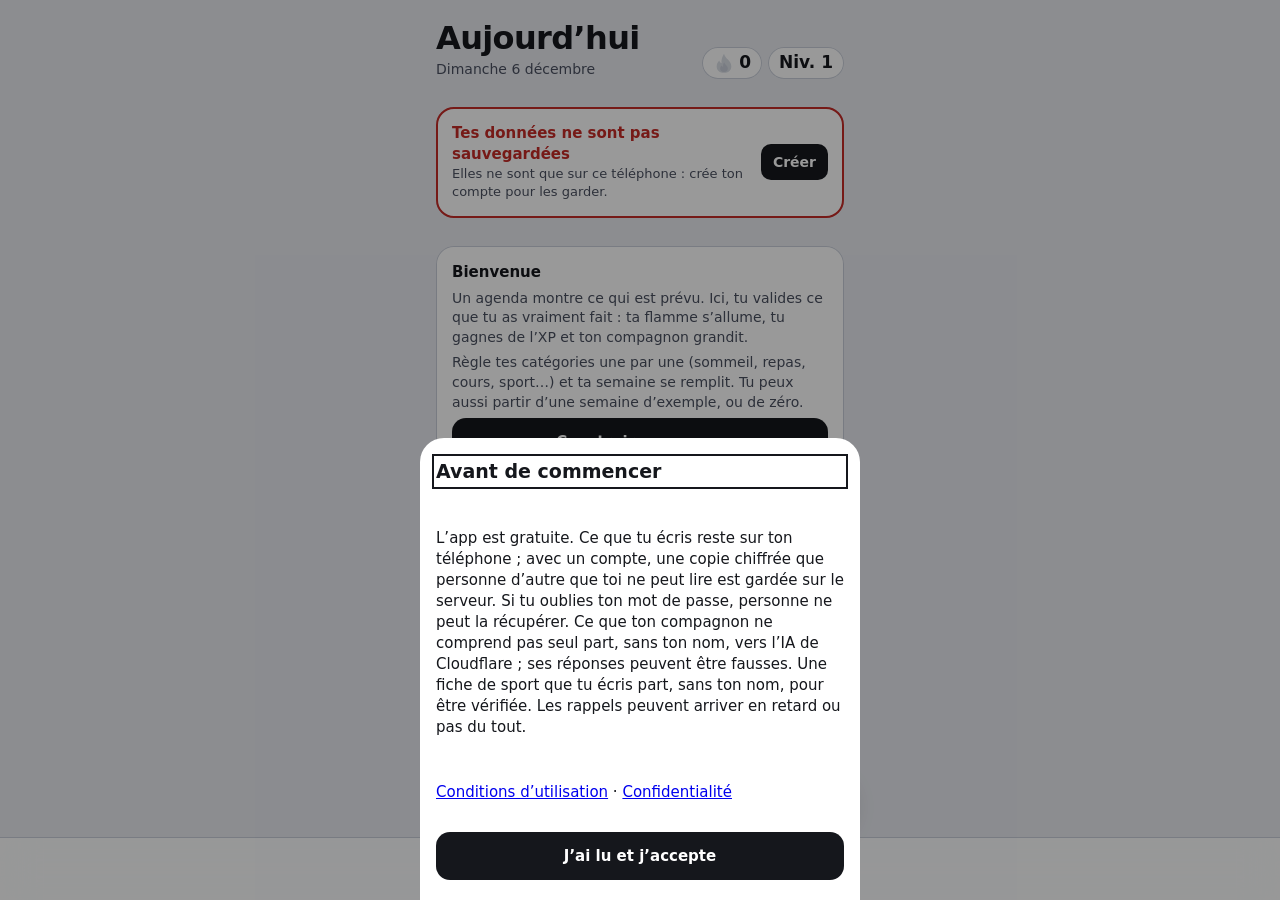
==== commit 5b79e08c: "2.0.4 : nouveau logo (calendrier-compagnon) pour l'icône de l'app et l'onglet du navigateur" ====
--- a/index.html
+++ b/index.html
@@ -6,6 +6,7 @@
 <title>App d'organisation</title>
 <link rel="manifest" href="manifest.json">
 <link rel="apple-touch-icon" href="icone-180.png">
+<link rel="icon" href="favicon.svg" type="image/svg+xml">
 <meta name="apple-mobile-web-app-capable" content="yes">
 <meta name="mobile-web-app-capable" content="yes">
 <meta name="apple-mobile-web-app-title" content="Orga">
--- a/app.css
+++ b/app.css
@@ -444,6 +444,7 @@
 .reg7 button, .reg7 span { height: 36px; border-radius: 50%; display: grid; place-items: center; font-family: var(--f-num); font-weight: 700; font-size: 14px; background: var(--surface-2); color: var(--ink-2); max-width: 40px; width: 100%; justify-self: center; }
 .reg7 button.on { background: var(--accent); color: var(--on-accent); }
 .reg7 span.futur { background: transparent; box-shadow: inset 0 0 0 1.5px var(--surface-2); }
+.reg7 span.repos { background: transparent; opacity: .35; }
 /* Créneaux types (dans « Ta semaine ») et construction par catégories */
 .txt.gauche { text-align: left; }
 .txt.gauche b { display: flex; align-items: center; gap: 8px; }
@@ -523,6 +524,7 @@
 .chargement img { border-radius: 20px; animation: respire 1.4s ease-in-out infinite; }
 .chargement.fini { opacity: 0; pointer-events: none; }
 @keyframes chargement-fin { to { visibility: hidden; } }
+@media (prefers-reduced-motion: reduce) { .chargement { animation: chargement-fin .01s 10s forwards !important; } }
 .tape { animation: tape .4s cubic-bezier(.3, 1.6, .5, 1); }
 .jour-edt .blk .valid.tape { animation: tape-v .4s cubic-bezier(.3, 1.6, .5, 1); }
 @keyframes tape { 35% { transform: scale(1.4) rotate(-6deg); } 70% { transform: scale(.92) rotate(3deg); } }
@@ -569,7 +571,11 @@
 .choix-couleur .teintes i { left: var(--hx); top: 50%; background: hsl(var(--h) 100% 50%); }
 
 /* Le compagnon se touche (V1.10.7) : il réagit, ainsi qu'à ce que tu fais ; il bouscule un onglet ou le + sans les actionner */
-.balade .compagnon { pointer-events: auto; cursor: pointer; -webkit-tap-highlight-color: transparent; }
+.balade .compagnon { pointer-events: auto; cursor: pointer; -webkit-tap-highlight-color: transparent; touch-action: manipulation; }
+.echanges { display: flex; flex-direction: column; gap: 8px; max-height: 45vh; overflow-y: auto; }
+.echanges p { margin: 0; padding: 8px 12px; border-radius: 14px; max-width: 85%; }
+.echanges .lui { background: var(--surface-2); align-self: flex-start; }
+.echanges .moi { background: var(--accent); color: var(--on-accent); align-self: flex-end; }
 .balade .bulle { font-size: 13px; background: var(--surface); color: var(--ink); padding: 3px 8px; border-radius: 10px; box-shadow: var(--shadow); }
 .balade.reagit-touche .pas { animation: saut .45s cubic-bezier(.3, 0, .4, 1) 2; }
 .balade.reagit-content .pas { animation: saut .4s cubic-bezier(.3, 0, .4, 1) 3; }
